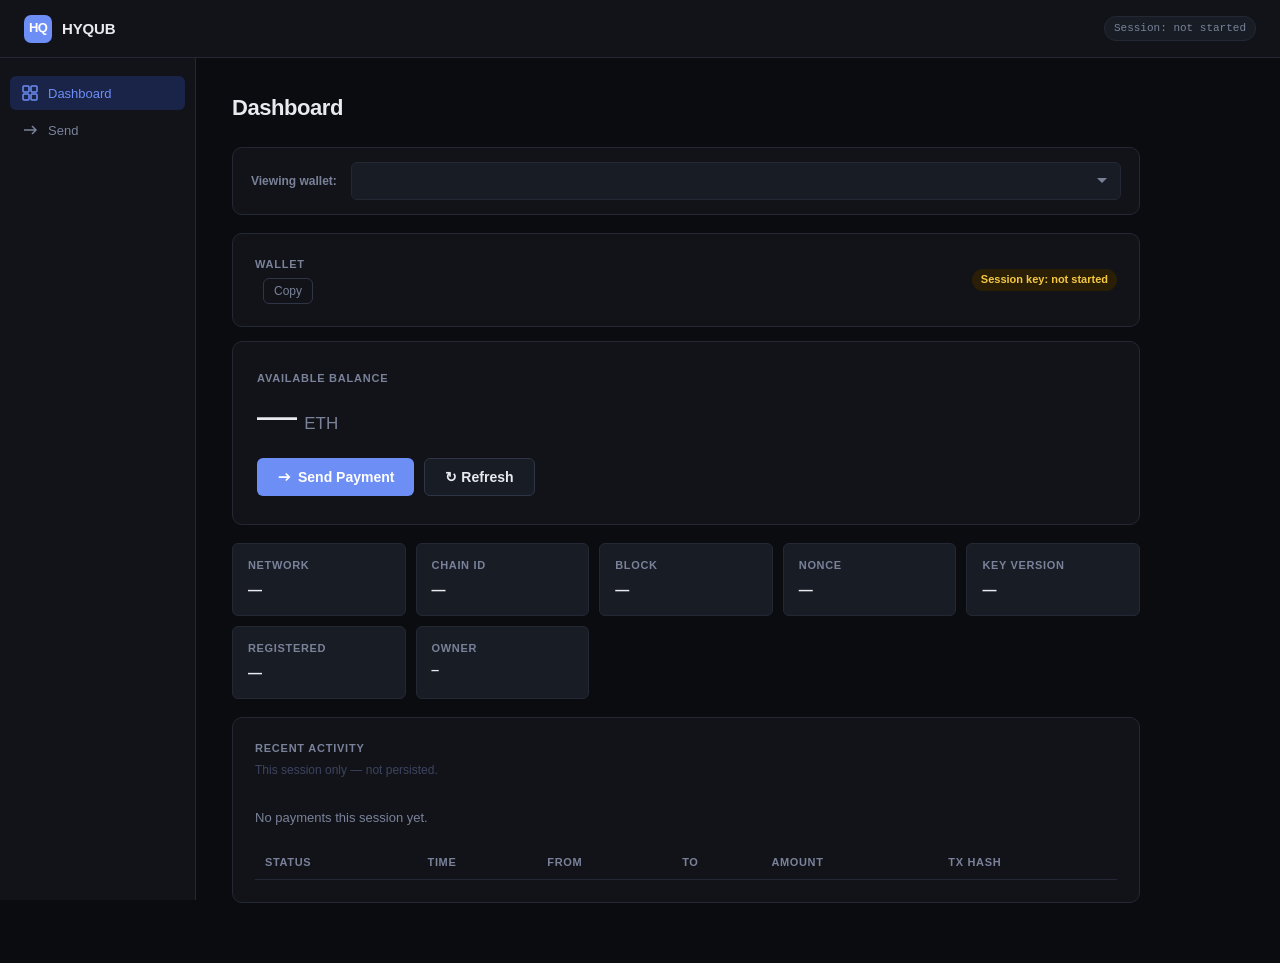
==== frontend/index.html @ 488599d6 "Add frontend and current working state before auth update" ====
<!DOCTYPE html>
<html lang="en">
<head>
  <meta charset="UTF-8">
  <meta name="viewport" content="width=device-width, initial-scale=1.0">
  <title>HYQUB — Payment</title>
  <link rel="stylesheet" href="css/styles.css">
</head>
<body>
<div class="app-shell">

  <!-- ── Top bar ── -->
  <header class="topbar">
    <div class="topbar-brand">
      <div class="topbar-logo">HQ</div>
      <span class="topbar-name">HYQUB</span>
    </div>
    <div class="topbar-right">
      <span id="session-badge" class="session-pill">Session: not started</span>
    </div>
  </header>

  <!-- ── Side nav ── -->
  <nav class="sidenav">
    <button class="nav-btn active" data-screen="dashboard">
      <svg class="nav-icon" viewBox="0 0 16 16" fill="none" stroke="currentColor" stroke-width="1.5">
        <rect x="1" y="1" width="6" height="6" rx="1"/><rect x="9" y="1" width="6" height="6" rx="1"/>
        <rect x="1" y="9" width="6" height="6" rx="1"/><rect x="9" y="9" width="6" height="6" rx="1"/>
      </svg>
      Dashboard
    </button>
    <button class="nav-btn" data-screen="send">
      <svg class="nav-icon" viewBox="0 0 16 16" fill="none" stroke="currentColor" stroke-width="1.5">
        <path d="M2 8h12M10 4l4 4-4 4"/>
      </svg>
      Send
    </button>
  </nav>

  <!-- ── Main ── -->
  <main class="main-content">

    <!-- ════ Dashboard ════ -->
    <div id="screen-dashboard" class="screen active">
      <div class="page-title">Dashboard</div>

      <!-- Wallet selector -->
      <div class="wallet-selector-bar">
        <label for="dashboard-sender-sel">Viewing wallet:</label>
        <select id="dashboard-sender-sel"></select>
      </div>

      <!-- Wallet identity -->
      <div class="card" style="margin-bottom:14px">
        <div style="display:flex;align-items:center;justify-content:space-between;flex-wrap:wrap;gap:10px">
          <div>
            <div class="label" style="margin-bottom:4px">Wallet</div>
            <div style="font-weight:600;font-size:15px" id="wallet-label"></div>
            <div class="address-display" style="margin-top:4px">
              <span class="address-short mono" id="wallet-addr-short"></span>
              <button class="copy-btn btn-sm" id="wallet-copy-btn">Copy</button>
            </div>
          </div>
          <span id="wallet-session-status" class="pill amber">Session key: not started</span>
        </div>
      </div>

      <!-- Balance hero -->
      <div class="balance-hero">
        <div class="balance-label">Available Balance</div>
        <div>
          <span class="balance-amount" id="balance-eth">—</span>
          <span class="balance-unit">ETH</span>
        </div>
        <div class="balance-wei" id="balance-wei-detail"></div>
        <div class="balance-actions">
          <button class="btn btn-primary" id="btn-go-send">
            <svg width="14" height="14" viewBox="0 0 16 16" fill="none" stroke="currentColor" stroke-width="2"><path d="M2 8h12M10 4l4 4-4 4"/></svg>
            Send Payment
          </button>
          <button class="btn btn-secondary" id="btn-refresh">↻ Refresh</button>
        </div>
      </div>

      <!-- Stats -->
      <div class="stat-grid">
        <div class="stat-card"><div class="stat-title">Network</div><div class="stat-value" id="stat-network">—</div></div>
        <div class="stat-card"><div class="stat-title">Chain ID</div><div class="stat-value" id="stat-chain">—</div></div>
        <div class="stat-card"><div class="stat-title">Block</div><div class="stat-value" id="stat-block">—</div></div>
        <div class="stat-card"><div class="stat-title">Nonce</div><div class="stat-value" id="stat-nonce">—</div></div>
        <div class="stat-card"><div class="stat-title">Key Version</div><div class="stat-value" id="stat-keyver">—</div></div>
        <div class="stat-card"><div class="stat-title">Registered</div><div class="stat-value" id="stat-registered">—</div></div>
        <div class="stat-card"><div class="stat-title">Owner</div><div class="stat-value mono" id="stat-owner">—</div></div>
      </div>

      <div id="dashboard-status" class="text-dim" style="margin-bottom:14px;font-size:13px"></div>

      <!-- History -->
      <div class="card">
        <div class="label" style="margin-bottom:4px">Recent Activity</div>
        <div class="history-note">This session only — not persisted.</div>
        <div id="history-empty" class="history-empty">No payments this session yet.</div>
        <div style="overflow-x:auto">
          <table class="history-table">
            <thead><tr><th>Status</th><th>Time</th><th>From</th><th>To</th><th>Amount</th><th>Tx Hash</th></tr></thead>
            <tbody id="history-tbody"></tbody>
          </table>
        </div>
      </div>
    </div>

    <!-- ════ Send ════ -->
    <div id="screen-send" class="screen">
      <div class="page-title">Send Payment</div>
      <div class="card" style="max-width:540px">
        <div id="send-error" class="field-error" style="margin-bottom:10px"></div>
        <form id="send-form">
          <!-- FROM -->
          <div class="form-group">
            <label for="from-sel">From</label>
            <select id="from-sel"></select>
            <div class="sender-detail" id="sender-detail">
              <span class="sender-addr mono"></span>
              <span class="sender-bal"></span>
            </div>
          </div>

          <!-- TO -->
          <div class="form-group">
            <label for="to-sel">To</label>
            <select id="to-sel"></select>
          </div>

          <!-- Manual recipient -->
          <div class="form-group" id="manual-group" hidden>
            <label for="recipient-manual">Custom recipient address</label>
            <input type="text" id="recipient-manual" placeholder="0x…" autocomplete="off">
          </div>

          <!-- Amount -->
          <div class="form-group">
            <label for="amount-input">Amount</label>
            <div class="input-suffix">
              <input type="text" id="amount-input" placeholder="0.00" inputmode="decimal" autocomplete="off">
              <span class="input-suffix-label">ETH</span>
            </div>
          </div>

          <button type="submit" class="btn btn-primary btn-full">Review Payment →</button>
        </form>
      </div>
    </div>

    <!-- ════ Review ════ -->
    <div id="screen-review" class="screen">
      <div class="page-title">Review Payment</div>
      <div class="card" style="max-width:540px">
        <div class="review-row">
          <span class="review-key">Amount</span>
          <span class="review-val review-amount-big" id="review-amount">—</span>
        </div>
        <div class="review-row">
          <span class="review-key">From</span>
          <span class="review-val mono" id="review-from">—</span>
        </div>
        <div class="review-row">
          <span class="review-key">To</span>
          <span class="review-val mono" id="review-to-short">—</span>
        </div>
        <div class="review-row">
          <span class="review-key">Network</span>
          <span class="review-val" id="review-network">—</span>
        </div>
        <div class="review-row">
          <span class="review-key">Protocol</span>
          <span class="review-val text-dim">HYQUB ML-DSA · ERC-4337</span>
        </div>
        <div style="display:flex;gap:10px;margin-top:18px">
          <button class="btn btn-secondary" id="btn-back-to-send">← Back</button>
          <button class="btn btn-primary" style="flex:1" id="btn-confirm-pay">Confirm &amp; Pay</button>
        </div>
      </div>
    </div>

    <!-- ════ Progress ════ -->
    <div id="screen-progress" class="screen">
      <div class="progress-wrap">
        <div class="progress-title">Processing Payment…</div>
        <div class="step-list" id="step-list"></div>
      </div>
    </div>

    <!-- ════ Success ════ -->
    <div id="screen-success" class="screen">
      <div class="result-wrap">
        <div class="result-icon">✅</div>
        <div class="result-title">Payment Successful</div>
        <div class="result-sub">Transaction confirmed on Anvil chain.</div>
        <div class="result-details">
          <div class="review-row" style="padding:13px 16px"><span class="review-key">Amount</span><span class="review-val" id="success-amount">—</span></div>
          <div class="review-row" style="padding:13px 16px"><span class="review-key">From</span><span class="review-val mono" id="success-from">—</span></div>
          <div class="review-row" style="padding:13px 16px;border-bottom:none"><span class="review-key">To</span><span class="review-val mono" id="success-to">—</span></div>
        </div>
        <div class="tx-hash-row">
          <div>
            <div class="tx-hash-label">Transaction Hash</div>
            <div class="tx-hash-val mono" id="success-tx-hash">—</div>
          </div>
          <div id="success-hash-copy"></div>
        </div>
        <div style="display:flex;gap:10px;justify-content:center">
          <button class="btn btn-secondary" id="btn-success-another">Send Another</button>
          <button class="btn btn-primary" id="btn-success-done">Done</button>
        </div>
      </div>
    </div>

    <!-- ════ Failure ════ -->
    <div id="screen-failure" class="screen">
      <div class="result-wrap">
        <div class="result-icon">❌</div>
        <div class="error-banner" id="failure-message"></div>
        <div style="display:flex;gap:10px;justify-content:center">
          <button class="btn btn-secondary" id="btn-failure-home">← Home</button>
          <button class="btn btn-primary" id="btn-try-again">Try Again</button>
        </div>
      </div>
    </div>

  </main>
</div>
<script type="module" src="js/app.js"></script>
</body>
</html>
---- frontend/css/styles.css ----
/* HYQUB Payment App — styles.css */

:root {
  --bg:          #0a0c10;
  --surface:     #111318;
  --surface2:    #181c24;
  --border:      #232834;
  --border-hi:   #2e3545;
  --text:        #e8eaf0;
  --text-dim:    #7a829a;
  --text-mute:   #3d4460;
  --accent:      #6c8ef5;
  --accent-lo:   #1a2348;
  --green:       #3dd68c;
  --green-lo:    #0d2e1e;
  --red:         #f56c6c;
  --red-lo:      #2e0d0d;
  --amber:       #f5c842;
  --amber-lo:    #2a1f05;
  --radius:      10px;
  --radius-sm:   6px;
  --font:        -apple-system, BlinkMacSystemFont, 'Segoe UI', Roboto, sans-serif;
  --mono:        'SF Mono', 'Fira Mono', 'Consolas', monospace;
}

*, *::before, *::after { box-sizing: border-box; margin: 0; padding: 0; }
html { background: var(--bg); color: var(--text); font-family: var(--font);
       font-size: 15px; line-height: 1.6; min-height: 100vh; }
body { min-height: 100vh; display: flex; flex-direction: column; }
button { cursor: pointer; font-family: inherit; font-size: inherit; }
::-webkit-scrollbar { width: 6px; } ::-webkit-scrollbar-thumb { background: var(--border-hi); border-radius: 3px; }

/* ── Layout ── */
.app-shell { display: flex; flex-direction: column; min-height: 100vh; }

header.topbar {
  background: var(--surface); border-bottom: 1px solid var(--border);
  display: flex; align-items: center; justify-content: space-between;
  padding: 0 24px; height: 58px; position: sticky; top: 0; z-index: 50;
}
.topbar-brand { display: flex; align-items: center; gap: 10px; }
.topbar-logo {
  width: 28px; height: 28px; border-radius: 7px; background: var(--accent);
  display: flex; align-items: center; justify-content: center;
  font-weight: 800; font-size: 13px; color: #fff; letter-spacing: -.05em;
}
.topbar-name { font-weight: 700; font-size: 15px; letter-spacing: -.01em; }
.topbar-right { display: flex; align-items: center; gap: 10px; }
.session-pill {
  font-size: 11px; font-family: var(--mono); padding: 3px 9px;
  border-radius: 12px; background: var(--surface2); border: 1px solid var(--border);
  color: var(--text-dim); white-space: nowrap;
}
.session-pill.active { color: var(--green); border-color: var(--green-lo); background: var(--green-lo); }

nav.sidenav {
  width: 196px; background: var(--surface); border-right: 1px solid var(--border);
  padding: 18px 10px; display: flex; flex-direction: column; gap: 3px;
  position: fixed; top: 58px; bottom: 0; left: 0; overflow-y: auto;
}
.nav-btn {
  display: flex; align-items: center; gap: 10px; padding: 9px 12px;
  border-radius: var(--radius-sm); border: none; background: transparent;
  color: var(--text-dim); font-size: 13px; font-weight: 500;
  text-align: left; width: 100%; transition: background .15s, color .15s;
}
.nav-btn:hover { background: var(--surface2); color: var(--text); }
.nav-btn.active { background: var(--accent-lo); color: var(--accent); }
.nav-icon { width: 16px; height: 16px; flex-shrink: 0; }

.main-content { margin-left: 196px; flex: 1; padding: 32px 36px 60px; max-width: 980px; }

/* ── Screens ── */
.screen { display: none; }
.screen.active { display: block; }

/* ── Cards ── */
.card { background: var(--surface); border: 1px solid var(--border); border-radius: var(--radius); padding: 22px; }
.card + .card { margin-top: 14px; }

/* ── Typography ── */
.page-title { font-size: 22px; font-weight: 700; letter-spacing: -.02em; margin-bottom: 22px; }
.label { font-size: 11px; font-weight: 600; letter-spacing: .07em; text-transform: uppercase; color: var(--text-dim); margin-bottom: 6px; }
.mono { font-family: var(--mono); font-size: 12px; }
.text-dim { color: var(--text-dim); }
.text-mute { color: var(--text-mute); font-size: 12px; }

/* ── Balance hero ── */
.balance-hero { background: var(--surface); border: 1px solid var(--border); border-radius: var(--radius); padding: 28px 24px; margin-bottom: 18px; }
.balance-label { font-size: 11px; font-weight: 600; letter-spacing: .07em; text-transform: uppercase; color: var(--text-dim); margin-bottom: 8px; }
.balance-amount { font-size: 40px; font-weight: 300; letter-spacing: -.05em; color: var(--text); line-height: 1; }
.balance-unit { font-size: 17px; color: var(--text-dim); margin-left: 5px; }
.balance-wei { font-family: var(--mono); font-size: 11px; color: var(--text-mute); margin-top: 5px; }
.balance-actions { display: flex; gap: 10px; margin-top: 20px; }

/* ── Stat grid ── */
.stat-grid { display: grid; grid-template-columns: repeat(auto-fill, minmax(170px, 1fr)); gap: 10px; margin-bottom: 18px; }
.stat-card { background: var(--surface2); border: 1px solid var(--border); border-radius: var(--radius-sm); padding: 13px 15px; }
.stat-title { font-size: 11px; color: var(--text-dim); font-weight: 600; letter-spacing: .06em; text-transform: uppercase; margin-bottom: 5px; }
.stat-value { font-size: 14px; font-weight: 600; color: var(--text); }
.stat-value.mono { font-size: 12px; word-break: break-all; }
.pill { display: inline-block; padding: 2px 9px; border-radius: 12px; font-size: 11px; font-weight: 600; }
.pill.green { background: var(--green-lo); color: var(--green); }
.pill.red   { background: var(--red-lo);   color: var(--red); }
.pill.blue  { background: var(--accent-lo); color: var(--accent); }
.pill.amber { background: var(--amber-lo); color: var(--amber); }

/* ── Wallet selector (dashboard) ── */
.wallet-selector-bar {
  background: var(--surface); border: 1px solid var(--border); border-radius: var(--radius);
  padding: 14px 18px; margin-bottom: 18px;
  display: flex; align-items: center; gap: 14px; flex-wrap: wrap;
}
.wallet-selector-bar label { font-size: 12px; font-weight: 600; color: var(--text-dim); white-space: nowrap; }
.wallet-selector-bar select { flex: 1; min-width: 220px; }

/* ── Buttons ── */
.btn {
  display: inline-flex; align-items: center; justify-content: center; gap: 7px;
  padding: 10px 20px; border-radius: var(--radius-sm); font-size: 14px; font-weight: 600;
  border: none; transition: opacity .15s, transform .08s;
}
.btn:active:not(:disabled) { transform: translateY(1px); }
.btn:disabled { opacity: .45; cursor: not-allowed; }
.btn-primary { background: var(--accent); color: #fff; }
.btn-primary:hover:not(:disabled) { opacity: .9; }
.btn-secondary { background: var(--surface2); color: var(--text); border: 1px solid var(--border-hi); }
.btn-secondary:hover:not(:disabled) { border-color: var(--accent); color: var(--accent); }
.btn-sm { padding: 7px 14px; font-size: 13px; }
.btn-full { width: 100%; }

/* ── Forms ── */
.form-group { margin-bottom: 16px; }
.form-group label { display: block; font-size: 12px; font-weight: 600; color: var(--text-dim); margin-bottom: 6px; letter-spacing: .04em; }
input[type=text], input[type=number], select, textarea {
  width: 100%; background: var(--surface2); border: 1px solid var(--border);
  border-radius: var(--radius-sm); color: var(--text); font-family: inherit;
  font-size: 14px; padding: 10px 14px; outline: none; transition: border-color .15s;
}
input:focus, select:focus { border-color: var(--accent); }
input::placeholder { color: var(--text-mute); }
select {
  appearance: none;
  background-image: url("data:image/svg+xml,%3Csvg xmlns='http://www.w3.org/2000/svg' width='12' height='12' viewBox='0 0 12 12'%3E%3Cpath fill='%237a829a' d='M6 8L1 3h10z'/%3E%3C/svg%3E");
  background-repeat: no-repeat; background-position: right 12px center; padding-right: 32px;
}
.input-suffix { position: relative; }
.input-suffix input { padding-right: 50px; }
.input-suffix-label { position: absolute; right: 12px; top: 50%; transform: translateY(-50%); font-size: 12px; font-weight: 700; color: var(--text-dim); }
.field-error { font-size: 12px; color: var(--red); margin-top: 4px; min-height: 18px; }

/* ── Sender wallet option detail ── */
.sender-detail {
  background: var(--surface2); border: 1px solid var(--border); border-radius: var(--radius-sm);
  padding: 10px 14px; margin-top: 8px; font-size: 12px; color: var(--text-dim);
  display: flex; align-items: center; gap: 12px; flex-wrap: wrap;
}
.sender-detail .sender-addr { font-family: var(--mono); font-size: 11px; }
.sender-detail .sender-bal { font-weight: 600; color: var(--text); }

/* ── Review screen ── */
.review-row { display: flex; justify-content: space-between; align-items: flex-start; padding: 13px 0; border-bottom: 1px solid var(--border); }
.review-row:last-child { border-bottom: none; }
.review-key { font-size: 13px; color: var(--text-dim); }
.review-val { font-size: 13px; font-weight: 600; text-align: right; max-width: 58%; word-break: break-all; }
.review-amount-big { font-size: 22px; font-weight: 300; letter-spacing: -.03em; }

/* ── Progress ── */
.progress-wrap { max-width: 420px; margin: 36px auto; }
.progress-title { font-size: 18px; font-weight: 600; text-align: center; margin-bottom: 32px; }
.step-list { display: flex; flex-direction: column; }
.step-item { display: flex; align-items: flex-start; gap: 13px; padding: 9px 0; position: relative; }
.step-item:not(:last-child)::after { content: ''; position: absolute; left: 11px; top: 33px; width: 2px; height: calc(100% - 9px); background: var(--border); }
.step-item.done::after { background: var(--green); }
.step-dot { width: 24px; height: 24px; border-radius: 50%; flex-shrink: 0; border: 2px solid var(--border); background: var(--surface); display: flex; align-items: center; justify-content: center; font-size: 10px; color: var(--text-dim); transition: all .3s; }
.step-item.done .step-dot   { border-color: var(--green); background: var(--green); color: #fff; }
.step-item.active .step-dot { border-color: var(--accent); background: var(--accent-lo); color: var(--accent); animation: pulse 1.4s ease-in-out infinite; }
.step-text { font-size: 14px; color: var(--text-dim); padding-top: 2px; transition: color .3s; }
.step-item.done .step-text   { color: var(--text); }
.step-item.active .step-text { color: var(--accent); font-weight: 600; }
@keyframes pulse { 0%,100% { box-shadow: 0 0 0 0 rgba(108,142,245,.4); } 50% { box-shadow: 0 0 0 6px rgba(108,142,245,0); } }

/* ── Result ── */
.result-wrap { max-width: 440px; margin: 36px auto; text-align: center; }
.result-icon { font-size: 52px; margin-bottom: 14px; }
.result-title { font-size: 22px; font-weight: 700; margin-bottom: 6px; }
.result-sub { font-size: 14px; color: var(--text-dim); margin-bottom: 24px; }
.tx-hash-row { background: var(--surface2); border: 1px solid var(--border); border-radius: var(--radius-sm); padding: 12px 14px; display: flex; align-items: center; justify-content: space-between; gap: 10px; margin-bottom: 20px; text-align: left; }
.tx-hash-label { font-size: 11px; color: var(--text-dim); font-weight: 600; text-transform: uppercase; letter-spacing: .06em; margin-bottom: 3px; }
.tx-hash-val { font-family: var(--mono); font-size: 12px; word-break: break-all; color: var(--text); }
.result-details { background: var(--surface2); border: 1px solid var(--border); border-radius: var(--radius-sm); margin-bottom: 20px; overflow: hidden; }

/* ── Error banner ── */
.error-banner { background: var(--red-lo); border: 1px solid var(--red); border-radius: var(--radius-sm); padding: 14px 16px; font-size: 13px; color: var(--red); line-height: 1.5; margin-bottom: 18px; }
.error-banner strong { display: block; font-size: 14px; margin-bottom: 4px; }

/* ── History table ── */
.history-note { font-size: 12px; color: var(--text-mute); margin-bottom: 10px; }
.history-empty { color: var(--text-dim); font-size: 13px; padding: 18px 0; }
.history-table { width: 100%; border-collapse: collapse; font-size: 13px; }
.history-table th { text-align: left; padding: 7px 10px; font-size: 11px; font-weight: 600; letter-spacing: .06em; text-transform: uppercase; color: var(--text-dim); border-bottom: 1px solid var(--border); }
.history-table td { padding: 10px 10px; border-bottom: 1px solid var(--border); vertical-align: middle; }
.history-table tr:last-child td { border-bottom: none; }
.history-table tr:hover td { background: var(--surface2); }

/* ── Copy button ── */
.copy-btn { background: transparent; border: 1px solid var(--border-hi); border-radius: var(--radius-sm); color: var(--text-dim); padding: 5px 10px; font-size: 12px; white-space: nowrap; transition: all .15s; }
.copy-btn:hover { border-color: var(--accent); color: var(--accent); }
.copy-btn.copied { color: var(--green); border-color: var(--green); }

/* ── Address display ── */
.address-display { display: flex; align-items: center; gap: 8px; }
.address-short { font-family: var(--mono); font-size: 13px; }

/* ── Responsive ── */
@media (max-width: 700px) {
  nav.sidenav { display: none; }
  .main-content { margin-left: 0; padding: 18px 14px 60px; }
  .balance-amount { font-size: 30px; }
  .stat-grid { grid-template-columns: 1fr 1fr; }
}
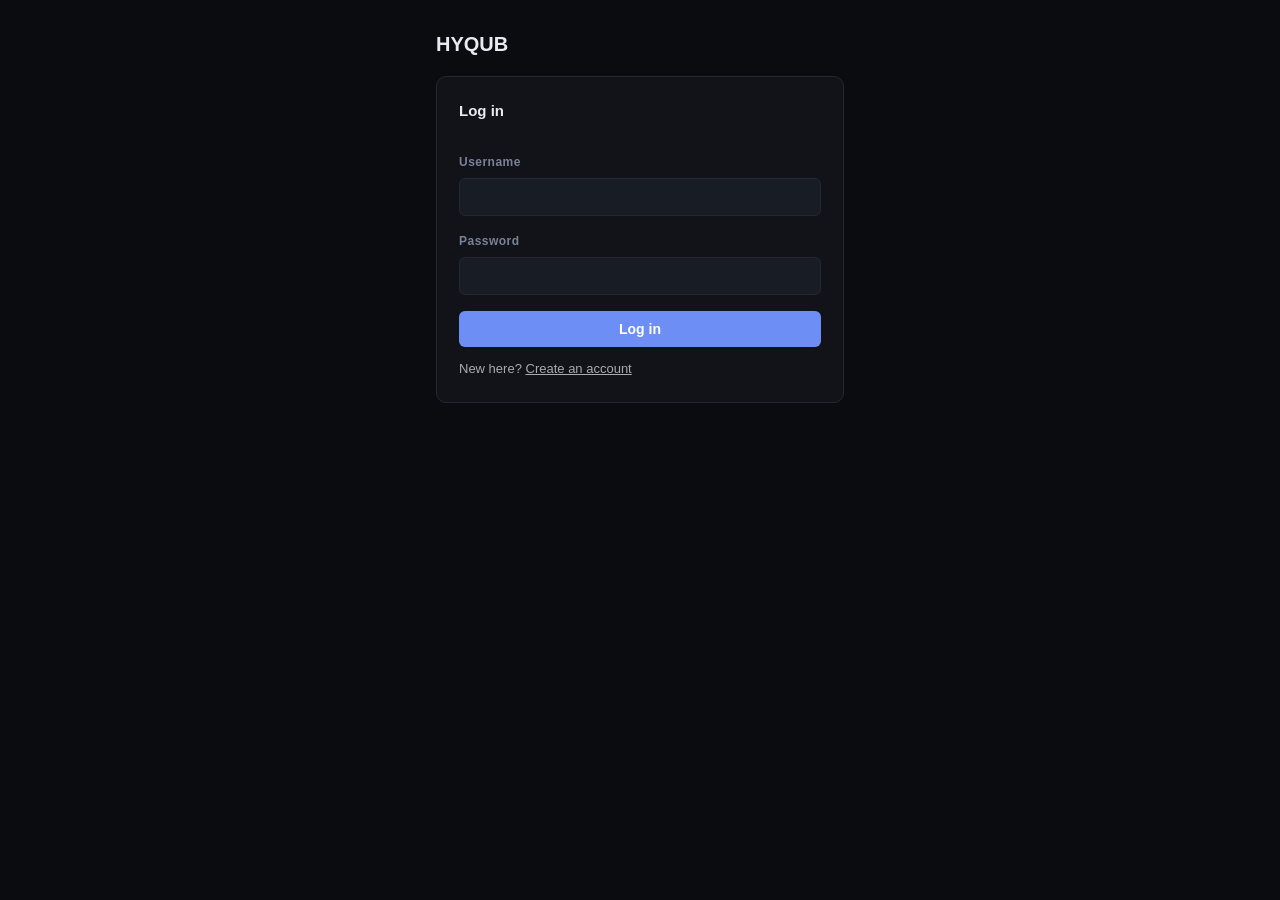
==== commit 48416025: "Add polished frontend and balance display fix" ====
--- a/frontend/index.html
+++ b/frontend/index.html
@@ -3,231 +3,125 @@
 <head>
   <meta charset="UTF-8">
   <meta name="viewport" content="width=device-width, initial-scale=1.0">
-  <title>HYQUB — Payment</title>
+  <title>HYQUB</title>
   <link rel="stylesheet" href="css/styles.css">
+  <style>
+    /* Small additions on top of styles.css. Existing classes are reused. */
+    body { display: block; }
+    .wrap { max-width: 440px; margin: 0 auto; padding: 20px 16px 48px; }
+    .wrap .card { margin-bottom: 14px; }
+    .wrap h1 { font-size: 20px; margin: 8px 0 16px; }
+    .wrap input { width: 100%; box-sizing: border-box; }
+    .row { display: flex; gap: 10px; align-items: center; justify-content: space-between; }
+    .link-btn { background: none; border: 0; color: inherit; text-decoration: underline; cursor: pointer; padding: 0; font: inherit; }
+    .pick { display: block; width: 100%; text-align: left; margin-top: 6px; }
+    .hist-item { padding: 10px 0; border-bottom: 1px solid rgba(255,255,255,.08); }
+    .hist-item:last-child { border-bottom: 0; }
+    .hist-item summary { cursor: pointer; list-style: none; display: flex; justify-content: space-between; gap: 8px; }
+    .hist-item .hash { word-break: break-all; font-size: 12px; margin-top: 6px; opacity: .7; }
+    .muted { opacity: .7; font-size: 13px; }
+    .ok { color: #3ecf8e; } .bad { color: #ff6b6b; }
+    /* Bug fix: styles.css input rule omits type=password; ensure password fields match text inputs */
+    input[type=password] {
+      width: 100%; background: var(--surface2); border: 1px solid var(--border);
+      border-radius: var(--radius-sm); color: var(--text); font-family: inherit;
+      font-size: 14px; padding: 10px 14px; outline: none; transition: border-color .15s;
+    }
+    input[type=password]:focus { border-color: var(--accent); }
+    [hidden] { display: none !important; }
+  </style>
 </head>
 <body>
-<div class="app-shell">
+<div class="wrap">
 
-  <!-- ── Top bar ── -->
-  <header class="topbar">
-    <div class="topbar-brand">
-      <div class="topbar-logo">HQ</div>
-      <span class="topbar-name">HYQUB</span>
+  <!-- Login / Sign up -->
+  <section id="screen-auth">
+    <h1>HYQUB</h1>
+    <div class="card">
+      <div id="auth-title" style="font-weight:600;margin-bottom:12px">Log in</div>
+      <div id="auth-error" class="field-error" role="alert"></div>
+      <form id="auth-form" autocomplete="off">
+        <div class="form-group">
+          <label for="auth-username">Username</label>
+          <input id="auth-username" type="text" autocomplete="username" required>
+        </div>
+        <div class="form-group">
+          <label for="auth-password">Password</label>
+          <input id="auth-password" type="password" autocomplete="current-password" required>
+        </div>
+        <button id="auth-submit" type="submit" class="btn btn-primary btn-full">Log in</button>
+      </form>
+      <p class="muted" style="margin-top:12px">
+        <span id="auth-toggle-text">New here?</span>
+        <button id="auth-toggle" type="button" class="link-btn">Create an account</button>
+      </p>
+      <p id="auth-hint" class="muted" hidden>Setting up your account can take up to 20 seconds.</p>
     </div>
-    <div class="topbar-right">
-      <span id="session-badge" class="session-pill">Session: not started</span>
+  </section>
+
+  <!-- Home -->
+  <section id="screen-home" hidden>
+    <div class="row">
+      <h1 id="home-greeting">Hi</h1>
+      <button id="btn-logout" class="btn btn-secondary btn-sm">Log out</button>
     </div>
-  </header>
-
-  <!-- ── Side nav ── -->
-  <nav class="sidenav">
-    <button class="nav-btn active" data-screen="dashboard">
-      <svg class="nav-icon" viewBox="0 0 16 16" fill="none" stroke="currentColor" stroke-width="1.5">
-        <rect x="1" y="1" width="6" height="6" rx="1"/><rect x="9" y="1" width="6" height="6" rx="1"/>
-        <rect x="1" y="9" width="6" height="6" rx="1"/><rect x="9" y="9" width="6" height="6" rx="1"/>
-      </svg>
-      Dashboard
-    </button>
-    <button class="nav-btn" data-screen="send">
-      <svg class="nav-icon" viewBox="0 0 16 16" fill="none" stroke="currentColor" stroke-width="1.5">
-        <path d="M2 8h12M10 4l4 4-4 4"/>
-      </svg>
-      Send
-    </button>
-  </nav>
-
-  <!-- ── Main ── -->
-  <main class="main-content">
-
-    <!-- ════ Dashboard ════ -->
-    <div id="screen-dashboard" class="screen active">
-      <div class="page-title">Dashboard</div>
-
-      <!-- Wallet selector -->
-      <div class="wallet-selector-bar">
-        <label for="dashboard-sender-sel">Viewing wallet:</label>
-        <select id="dashboard-sender-sel"></select>
-      </div>
-
-      <!-- Wallet identity -->
-      <div class="card" style="margin-bottom:14px">
-        <div style="display:flex;align-items:center;justify-content:space-between;flex-wrap:wrap;gap:10px">
-          <div>
-            <div class="label" style="margin-bottom:4px">Wallet</div>
-            <div style="font-weight:600;font-size:15px" id="wallet-label"></div>
-            <div class="address-display" style="margin-top:4px">
-              <span class="address-short mono" id="wallet-addr-short"></span>
-              <button class="copy-btn btn-sm" id="wallet-copy-btn">Copy</button>
-            </div>
-          </div>
-          <span id="wallet-session-status" class="pill amber">Session key: not started</span>
-        </div>
-      </div>
-
-      <!-- Balance hero -->
-      <div class="balance-hero">
-        <div class="balance-label">Available Balance</div>
-        <div>
-          <span class="balance-amount" id="balance-eth">—</span>
-          <span class="balance-unit">ETH</span>
-        </div>
-        <div class="balance-wei" id="balance-wei-detail"></div>
-        <div class="balance-actions">
-          <button class="btn btn-primary" id="btn-go-send">
-            <svg width="14" height="14" viewBox="0 0 16 16" fill="none" stroke="currentColor" stroke-width="2"><path d="M2 8h12M10 4l4 4-4 4"/></svg>
-            Send Payment
-          </button>
-          <button class="btn btn-secondary" id="btn-refresh">↻ Refresh</button>
-        </div>
-      </div>
-
-      <!-- Stats -->
-      <div class="stat-grid">
-        <div class="stat-card"><div class="stat-title">Network</div><div class="stat-value" id="stat-network">—</div></div>
-        <div class="stat-card"><div class="stat-title">Chain ID</div><div class="stat-value" id="stat-chain">—</div></div>
-        <div class="stat-card"><div class="stat-title">Block</div><div class="stat-value" id="stat-block">—</div></div>
-        <div class="stat-card"><div class="stat-title">Nonce</div><div class="stat-value" id="stat-nonce">—</div></div>
-        <div class="stat-card"><div class="stat-title">Key Version</div><div class="stat-value" id="stat-keyver">—</div></div>
-        <div class="stat-card"><div class="stat-title">Registered</div><div class="stat-value" id="stat-registered">—</div></div>
-        <div class="stat-card"><div class="stat-title">Owner</div><div class="stat-value mono" id="stat-owner">—</div></div>
-      </div>
-
-      <div id="dashboard-status" class="text-dim" style="margin-bottom:14px;font-size:13px"></div>
-
-      <!-- History -->
-      <div class="card">
-        <div class="label" style="margin-bottom:4px">Recent Activity</div>
-        <div class="history-note">This session only — not persisted.</div>
-        <div id="history-empty" class="history-empty">No payments this session yet.</div>
-        <div style="overflow-x:auto">
-          <table class="history-table">
-            <thead><tr><th>Status</th><th>Time</th><th>From</th><th>To</th><th>Amount</th><th>Tx Hash</th></tr></thead>
-            <tbody id="history-tbody"></tbody>
-          </table>
-        </div>
+    <div class="balance-hero">
+      <div class="balance-label">Available balance</div>
+      <div><span class="balance-amount" id="home-balance">0</span> <span class="balance-unit">ETH</span></div>
+      <div class="balance-actions">
+        <button id="btn-go-pay" class="btn btn-primary">Send money</button>
+        <button id="btn-refresh" class="btn btn-secondary">Refresh</button>
       </div>
     </div>
+    <div class="card">
+      <div style="font-weight:600;margin-bottom:6px">Recent activity</div>
+      <div id="home-empty" class="muted">No payments yet. Send your first one.</div>
+      <div id="home-history"></div>
+    </div>
+  </section>
 
-    <!-- ════ Send ════ -->
-    <div id="screen-send" class="screen">
-      <div class="page-title">Send Payment</div>
-      <div class="card" style="max-width:540px">
-        <div id="send-error" class="field-error" style="margin-bottom:10px"></div>
-        <form id="send-form">
-          <!-- FROM -->
-          <div class="form-group">
-            <label for="from-sel">From</label>
-            <select id="from-sel"></select>
-            <div class="sender-detail" id="sender-detail">
-              <span class="sender-addr mono"></span>
-              <span class="sender-bal"></span>
-            </div>
+  <!-- Pay -->
+  <section id="screen-pay" hidden>
+    <div class="row">
+      <h1>Send money</h1>
+      <button id="btn-pay-back" class="btn btn-secondary btn-sm">Back</button>
+    </div>
+    <div class="card">
+      <div id="pay-error" class="field-error" role="alert"></div>
+      <form id="pay-form" autocomplete="off">
+        <div class="form-group">
+          <label for="pay-search">Send to</label>
+          <input id="pay-search" type="text" placeholder="Search by name" autocomplete="off">
+          <div id="pay-results"></div>
+          <div id="pay-selected" class="muted" style="margin-top:6px"></div>
+        </div>
+        <div class="form-group">
+          <label for="pay-amount">Amount</label>
+          <div class="input-suffix">
+            <input id="pay-amount" type="text" inputmode="decimal" placeholder="0.01" autocomplete="off">
+            <span class="input-suffix-label">ETH</span>
           </div>
+          <div class="muted" style="margin-top:4px">Up to 0.5 ETH per payment and 1 ETH per day.</div>
+        </div>
+        <div class="form-group">
+          <label for="pay-password">Confirm with your password</label>
+          <input id="pay-password" type="password" autocomplete="current-password">
+        </div>
+        <button id="pay-submit" type="submit" class="btn btn-primary btn-full">Send</button>
+      </form>
+    </div>
+  </section>
 
-          <!-- TO -->
-          <div class="form-group">
-            <label for="to-sel">To</label>
-            <select id="to-sel"></select>
-          </div>
+  <!-- Status / result -->
+  <section id="screen-status" hidden>
+    <div class="card" style="text-align:center">
+      <div id="status-title" style="font-weight:600;font-size:18px;margin:8px 0"></div>
+      <div id="status-sub" class="muted" style="margin-bottom:16px"></div>
+      <button id="status-done" class="btn btn-primary" hidden>Done</button>
+      <button id="status-retry" class="btn btn-secondary" hidden>Try again</button>
+    </div>
+  </section>
 
-          <!-- Manual recipient -->
-          <div class="form-group" id="manual-group" hidden>
-            <label for="recipient-manual">Custom recipient address</label>
-            <input type="text" id="recipient-manual" placeholder="0x…" autocomplete="off">
-          </div>
-
-          <!-- Amount -->
-          <div class="form-group">
-            <label for="amount-input">Amount</label>
-            <div class="input-suffix">
-              <input type="text" id="amount-input" placeholder="0.00" inputmode="decimal" autocomplete="off">
-              <span class="input-suffix-label">ETH</span>
-            </div>
-          </div>
-
-          <button type="submit" class="btn btn-primary btn-full">Review Payment →</button>
-        </form>
-      </div>
-    </div>
-
-    <!-- ════ Review ════ -->
-    <div id="screen-review" class="screen">
-      <div class="page-title">Review Payment</div>
-      <div class="card" style="max-width:540px">
-        <div class="review-row">
-          <span class="review-key">Amount</span>
-          <span class="review-val review-amount-big" id="review-amount">—</span>
-        </div>
-        <div class="review-row">
-          <span class="review-key">From</span>
-          <span class="review-val mono" id="review-from">—</span>
-        </div>
-        <div class="review-row">
-          <span class="review-key">To</span>
-          <span class="review-val mono" id="review-to-short">—</span>
-        </div>
-        <div class="review-row">
-          <span class="review-key">Network</span>
-          <span class="review-val" id="review-network">—</span>
-        </div>
-        <div class="review-row">
-          <span class="review-key">Protocol</span>
-          <span class="review-val text-dim">HYQUB ML-DSA · ERC-4337</span>
-        </div>
-        <div style="display:flex;gap:10px;margin-top:18px">
-          <button class="btn btn-secondary" id="btn-back-to-send">← Back</button>
-          <button class="btn btn-primary" style="flex:1" id="btn-confirm-pay">Confirm &amp; Pay</button>
-        </div>
-      </div>
-    </div>
-
-    <!-- ════ Progress ════ -->
-    <div id="screen-progress" class="screen">
-      <div class="progress-wrap">
-        <div class="progress-title">Processing Payment…</div>
-        <div class="step-list" id="step-list"></div>
-      </div>
-    </div>
-
-    <!-- ════ Success ════ -->
-    <div id="screen-success" class="screen">
-      <div class="result-wrap">
-        <div class="result-icon">✅</div>
-        <div class="result-title">Payment Successful</div>
-        <div class="result-sub">Transaction confirmed on Anvil chain.</div>
-        <div class="result-details">
-          <div class="review-row" style="padding:13px 16px"><span class="review-key">Amount</span><span class="review-val" id="success-amount">—</span></div>
-          <div class="review-row" style="padding:13px 16px"><span class="review-key">From</span><span class="review-val mono" id="success-from">—</span></div>
-          <div class="review-row" style="padding:13px 16px;border-bottom:none"><span class="review-key">To</span><span class="review-val mono" id="success-to">—</span></div>
-        </div>
-        <div class="tx-hash-row">
-          <div>
-            <div class="tx-hash-label">Transaction Hash</div>
-            <div class="tx-hash-val mono" id="success-tx-hash">—</div>
-          </div>
-          <div id="success-hash-copy"></div>
-        </div>
-        <div style="display:flex;gap:10px;justify-content:center">
-          <button class="btn btn-secondary" id="btn-success-another">Send Another</button>
-          <button class="btn btn-primary" id="btn-success-done">Done</button>
-        </div>
-      </div>
-    </div>
-
-    <!-- ════ Failure ════ -->
-    <div id="screen-failure" class="screen">
-      <div class="result-wrap">
-        <div class="result-icon">❌</div>
-        <div class="error-banner" id="failure-message"></div>
-        <div style="display:flex;gap:10px;justify-content:center">
-          <button class="btn btn-secondary" id="btn-failure-home">← Home</button>
-          <button class="btn btn-primary" id="btn-try-again">Try Again</button>
-        </div>
-      </div>
-    </div>
-
-  </main>
 </div>
 <script type="module" src="js/app.js"></script>
 </body>
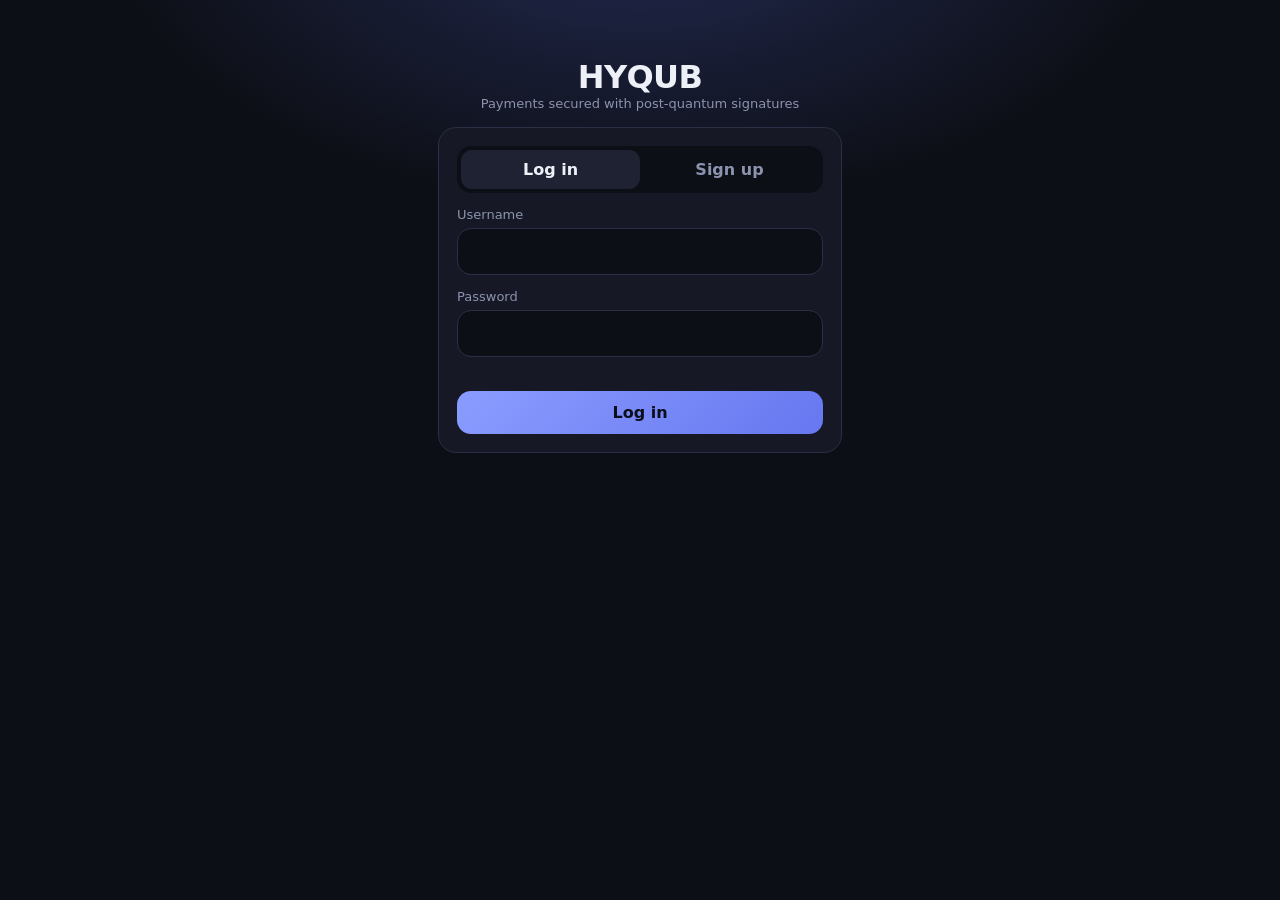
==== commit 18545902: "Add polished frontend" ====
--- a/frontend/index.html
+++ b/frontend/index.html
@@ -1,128 +1,131 @@
 <!DOCTYPE html>
 <html lang="en">
 <head>
-  <meta charset="UTF-8">
-  <meta name="viewport" content="width=device-width, initial-scale=1.0">
-  <title>HYQUB</title>
-  <link rel="stylesheet" href="css/styles.css">
-  <style>
-    /* Small additions on top of styles.css. Existing classes are reused. */
-    body { display: block; }
-    .wrap { max-width: 440px; margin: 0 auto; padding: 20px 16px 48px; }
-    .wrap .card { margin-bottom: 14px; }
-    .wrap h1 { font-size: 20px; margin: 8px 0 16px; }
-    .wrap input { width: 100%; box-sizing: border-box; }
-    .row { display: flex; gap: 10px; align-items: center; justify-content: space-between; }
-    .link-btn { background: none; border: 0; color: inherit; text-decoration: underline; cursor: pointer; padding: 0; font: inherit; }
-    .pick { display: block; width: 100%; text-align: left; margin-top: 6px; }
-    .hist-item { padding: 10px 0; border-bottom: 1px solid rgba(255,255,255,.08); }
-    .hist-item:last-child { border-bottom: 0; }
-    .hist-item summary { cursor: pointer; list-style: none; display: flex; justify-content: space-between; gap: 8px; }
-    .hist-item .hash { word-break: break-all; font-size: 12px; margin-top: 6px; opacity: .7; }
-    .muted { opacity: .7; font-size: 13px; }
-    .ok { color: #3ecf8e; } .bad { color: #ff6b6b; }
-    /* Bug fix: styles.css input rule omits type=password; ensure password fields match text inputs */
-    input[type=password] {
-      width: 100%; background: var(--surface2); border: 1px solid var(--border);
-      border-radius: var(--radius-sm); color: var(--text); font-family: inherit;
-      font-size: 14px; padding: 10px 14px; outline: none; transition: border-color .15s;
-    }
-    input[type=password]:focus { border-color: var(--accent); }
-    [hidden] { display: none !important; }
-  </style>
+<meta charset="UTF-8">
+<meta name="viewport" content="width=device-width, initial-scale=1.0">
+<title>HYQUB</title>
+<style>
+:root{--bg:#0d0f16;--s1:#161925;--s2:#1e2232;--line:#2a2f45;--tx:#eef0f8;--dim:#8c93ad;
+--ac:#8b9cff;--ac2:#6677f0;--ok:#4fd69c;--bad:#ff7a7a;--r:18px;
+font-family:"Segoe UI",Inter,system-ui,sans-serif}
+*{box-sizing:border-box}[hidden]{display:none!important}
+body{margin:0;background:radial-gradient(900px 500px at 50% -10%,#232a52 0,var(--bg) 60%) fixed;color:var(--tx);min-height:100vh}
+.app{max-width:440px;margin:0 auto;padding:22px 18px 60px}
+h1,h2{margin:0;font-weight:650;letter-spacing:-.02em}
+button{font:inherit;color:inherit;cursor:pointer;border:0}
+button:focus-visible,input:focus-visible{outline:2px solid var(--ac);outline-offset:2px}
+.dim{color:var(--dim);font-size:13px}.ok{color:var(--ok)}.bad{color:var(--bad)}
+.card{background:var(--s1);border:1px solid var(--line);border-radius:var(--r);padding:18px;margin-top:16px}
+.btn{background:var(--s2);border:1px solid var(--line);border-radius:14px;padding:12px 16px;font-weight:600;transition:transform .12s,background .2s}
+.btn:hover{background:#262b40}.btn:active{transform:scale(.97)}
+.btn.pri{background:linear-gradient(135deg,var(--ac),var(--ac2));border:0;color:#0b0e1c}
+.btn.pri:disabled{opacity:.5;cursor:wait}.btn.full{width:100%}
+.row{display:flex;align-items:center;justify-content:space-between;gap:10px}
+.av{width:40px;height:40px;border-radius:50%;display:grid;place-items:center;font-weight:700;color:#0b0e1c;flex:none}
+.av.lg{width:56px;height:56px;font-size:22px}
+input{width:100%;background:var(--bg);border:1px solid var(--line);border-radius:14px;padding:13px 14px;color:var(--tx);font:inherit}
+input:focus{border-color:var(--ac)}
+label{display:block;margin:14px 0 6px;font-size:13px;color:var(--dim)}
+.err{color:var(--bad);font-size:13px;min-height:18px;margin-bottom:6px}
+.tabs{display:flex;background:var(--bg);border-radius:14px;padding:4px;margin-bottom:6px}
+.tabs button{flex:1;padding:10px;border-radius:11px;background:none;color:var(--dim);font-weight:600}
+.tabs button.on{background:var(--s2);color:var(--tx)}
+.bal{background:linear-gradient(145deg,#2b3370,#171a2e);border-radius:24px;padding:22px;margin-top:18px;border:1px solid #3a4285}
+.bal .amt{font-size:42px;font-weight:700;letter-spacing:-.03em;margin:6px 0 2px}
+.acts{display:flex;gap:10px;margin-top:16px}.acts .btn{flex:1}
+.contacts{display:flex;gap:14px;overflow-x:auto;padding:4px 2px 8px;scrollbar-width:none}
+.contact{background:none;display:flex;flex-direction:column;align-items:center;gap:6px;font-size:12px;color:var(--dim);min-width:60px}
+.item{display:flex;align-items:center;gap:12px;padding:12px 0;border-bottom:1px solid var(--line);cursor:pointer}
+.item:last-child{border:0}.item .mid{flex:1;min-width:0}.item .name{font-weight:600}
+.hash{display:none;word-break:break-all;font-size:11px;color:var(--dim);margin-top:4px}.item.open .hash{display:block}
+.skel{height:52px;border-radius:12px;margin:8px 0;background:linear-gradient(90deg,var(--s2),#2a3050,var(--s2));background-size:200% 100%;animation:sh 1.2s infinite}
+@keyframes sh{to{background-position:-200% 0}}
+.steps{display:flex;gap:6px;margin:14px 0 4px}.steps i{flex:1;height:4px;border-radius:2px;background:var(--line)}.steps i.on{background:var(--ac)}
+.big{font-size:44px;font-weight:700;text-align:center;background:none;border:0;padding:6px}
+.chips{display:flex;gap:8px;justify-content:center;margin:8px 0 16px}
+.chip{background:var(--s2);border-radius:20px;padding:7px 14px;font-size:13px}
+.sum{text-align:center;margin:8px 0 4px}
+.stat{text-align:center;padding:30px 10px}
+.ring{width:84px;height:84px;margin:0 auto 14px;border-radius:50%;display:grid;place-items:center;font-size:40px}
+.ring.spin{border:4px solid var(--line);border-top-color:var(--ac);animation:sp 1s linear infinite}
+.ring.good{background:rgba(79,214,156,.15);color:var(--ok);animation:pop .4s ease}
+.ring.fail{background:rgba(255,122,122,.15);color:var(--bad);animation:pop .4s ease}
+@keyframes sp{to{transform:rotate(360deg)}}@keyframes pop{from{transform:scale(.4);opacity:0}}
+#toast{position:fixed;left:50%;bottom:26px;transform:translateX(-50%);background:var(--s2);border:1px solid var(--line);padding:11px 18px;border-radius:14px;opacity:0;pointer-events:none;transition:opacity .25s}
+#toast.on{opacity:1}
+@media(prefers-reduced-motion:reduce){*{animation:none!important;transition:none!important}}
+</style>
 </head>
 <body>
-<div class="wrap">
+<div class="app">
 
-  <!-- Login / Sign up -->
-  <section id="screen-auth">
-    <h1>HYQUB</h1>
-    <div class="card">
-      <div id="auth-title" style="font-weight:600;margin-bottom:12px">Log in</div>
-      <div id="auth-error" class="field-error" role="alert"></div>
-      <form id="auth-form" autocomplete="off">
-        <div class="form-group">
-          <label for="auth-username">Username</label>
-          <input id="auth-username" type="text" autocomplete="username" required>
-        </div>
-        <div class="form-group">
-          <label for="auth-password">Password</label>
-          <input id="auth-password" type="password" autocomplete="current-password" required>
-        </div>
-        <button id="auth-submit" type="submit" class="btn btn-primary btn-full">Log in</button>
-      </form>
-      <p class="muted" style="margin-top:12px">
-        <span id="auth-toggle-text">New here?</span>
-        <button id="auth-toggle" type="button" class="link-btn">Create an account</button>
-      </p>
-      <p id="auth-hint" class="muted" hidden>Setting up your account can take up to 20 seconds.</p>
-    </div>
-  </section>
+<section id="screen-auth">
+  <div style="text-align:center;margin:36px 0 8px"><h1 style="font-size:32px">HYQUB</h1>
+  <div class="dim">Payments secured with post-quantum signatures</div></div>
+  <div class="card">
+    <div class="tabs"><button id="tab-login" class="on" type="button">Log in</button><button id="tab-signup" type="button">Sign up</button></div>
+    <form id="auth-form" autocomplete="off">
+      <label for="auth-username">Username</label><input id="auth-username" autocomplete="username" required>
+      <label for="auth-password">Password</label><input id="auth-password" type="password" autocomplete="current-password" required>
+      <div id="auth-error" class="err" role="alert" style="margin-top:10px"></div>
+      <button id="auth-submit" class="btn pri full" type="submit">Log in</button>
+    </form>
+    <p id="auth-hint" class="dim" hidden>Creating your secure wallet. This can take up to 20 seconds.</p>
+  </div>
+</section>
 
-  <!-- Home -->
-  <section id="screen-home" hidden>
-    <div class="row">
-      <h1 id="home-greeting">Hi</h1>
-      <button id="btn-logout" class="btn btn-secondary btn-sm">Log out</button>
-    </div>
-    <div class="balance-hero">
-      <div class="balance-label">Available balance</div>
-      <div><span class="balance-amount" id="home-balance">0</span> <span class="balance-unit">ETH</span></div>
-      <div class="balance-actions">
-        <button id="btn-go-pay" class="btn btn-primary">Send money</button>
-        <button id="btn-refresh" class="btn btn-secondary">Refresh</button>
-      </div>
-    </div>
-    <div class="card">
-      <div style="font-weight:600;margin-bottom:6px">Recent activity</div>
-      <div id="home-empty" class="muted">No payments yet. Send your first one.</div>
-      <div id="home-history"></div>
-    </div>
-  </section>
+<section id="screen-home" hidden>
+  <div class="row"><div class="row" style="justify-content:flex-start"><div id="home-av" class="av"></div>
+    <div><div class="dim">Welcome back</div><h2 id="home-name"></h2></div></div>
+    <button id="btn-logout" class="btn">Log out</button></div>
+  <div class="bal">
+    <div class="row"><span class="dim" style="color:#b9c1ff">Available balance</span><button id="btn-eye" class="btn" style="padding:6px 10px" aria-label="Show or hide balance">Hide</button></div>
+    <div class="amt"><span id="home-balance">0</span> <span style="font-size:18px">ETH</span></div>
+    <div class="acts"><button id="btn-go-pay" class="btn pri">Send money</button><button id="btn-refresh" class="btn">Refresh</button></div>
+  </div>
+  <div id="contacts-wrap" hidden><h2 style="font-size:16px;margin:22px 0 6px">Send again</h2><div id="contacts" class="contacts"></div></div>
+  <div class="card"><h2 style="font-size:16px">Activity</h2>
+    <div id="home-skel"><div class="skel"></div><div class="skel"></div></div>
+    <div id="home-empty" class="dim" style="padding:14px 0" hidden>No payments yet. Tap Send money to make your first one.</div>
+    <div id="home-history"></div></div>
+</section>
 
-  <!-- Pay -->
-  <section id="screen-pay" hidden>
-    <div class="row">
-      <h1>Send money</h1>
-      <button id="btn-pay-back" class="btn btn-secondary btn-sm">Back</button>
-    </div>
-    <div class="card">
-      <div id="pay-error" class="field-error" role="alert"></div>
-      <form id="pay-form" autocomplete="off">
-        <div class="form-group">
-          <label for="pay-search">Send to</label>
-          <input id="pay-search" type="text" placeholder="Search by name" autocomplete="off">
-          <div id="pay-results"></div>
-          <div id="pay-selected" class="muted" style="margin-top:6px"></div>
-        </div>
-        <div class="form-group">
-          <label for="pay-amount">Amount</label>
-          <div class="input-suffix">
-            <input id="pay-amount" type="text" inputmode="decimal" placeholder="0.01" autocomplete="off">
-            <span class="input-suffix-label">ETH</span>
-          </div>
-          <div class="muted" style="margin-top:4px">Up to 0.5 ETH per payment and 1 ETH per day.</div>
-        </div>
-        <div class="form-group">
-          <label for="pay-password">Confirm with your password</label>
-          <input id="pay-password" type="password" autocomplete="current-password">
-        </div>
-        <button id="pay-submit" type="submit" class="btn btn-primary btn-full">Send</button>
-      </form>
-    </div>
-  </section>
+<section id="screen-pay" hidden>
+  <div class="row"><button id="btn-pay-back" class="btn">Back</button><h2>Send money</h2><span style="width:64px"></span></div>
+  <div class="steps"><i id="st1" class="on"></i><i id="st2"></i><i id="st3"></i></div>
+  <div id="pay-error" class="err" role="alert"></div>
 
-  <!-- Status / result -->
-  <section id="screen-status" hidden>
-    <div class="card" style="text-align:center">
-      <div id="status-title" style="font-weight:600;font-size:18px;margin:8px 0"></div>
-      <div id="status-sub" class="muted" style="margin-bottom:16px"></div>
-      <button id="status-done" class="btn btn-primary" hidden>Done</button>
-      <button id="status-retry" class="btn btn-secondary" hidden>Try again</button>
-    </div>
-  </section>
+  <div id="pay-step-1" class="card" style="margin-top:6px">
+    <label for="pay-search" style="margin-top:0">Who are you sending to?</label>
+    <input id="pay-search" placeholder="Search by name" autocomplete="off">
+    <div id="pay-results" style="margin-top:8px"></div>
+  </div>
+
+  <div id="pay-step-2" class="card" style="margin-top:6px" hidden>
+    <div class="sum"><div id="p2-av" class="av lg" style="margin:0 auto 8px"></div><div class="dim">Sending to</div><h2 id="p2-name"></h2></div>
+    <input id="pay-amount" class="big" inputmode="decimal" placeholder="0.00" autocomplete="off" aria-label="Amount in ETH">
+    <div class="dim" style="text-align:center">ETH. Up to 0.5 per payment and 1 per day.</div>
+    <div class="chips"><button type="button" class="chip" data-amt="0.01">0.01</button><button type="button" class="chip" data-amt="0.05">0.05</button><button type="button" class="chip" data-amt="0.1">0.1</button></div>
+    <button id="p2-next" class="btn pri full">Continue</button>
+  </div>
+
+  <div id="pay-step-3" class="card" style="margin-top:6px" hidden>
+    <div class="sum"><div id="p3-av" class="av lg" style="margin:0 auto 8px"></div><div class="dim">You are sending</div>
+      <h2 id="p3-amt" style="font-size:32px"></h2><div class="dim">to <b id="p3-name"></b></div></div>
+    <label for="pay-password">Confirm with your password</label>
+    <input id="pay-password" type="password" autocomplete="current-password">
+    <button id="pay-submit" class="btn pri full" style="margin-top:16px">Confirm and send</button>
+  </div>
+</section>
+
+<section id="screen-status" hidden><div class="card stat">
+  <div id="status-ring" class="ring spin"></div><h2 id="status-title"></h2>
+  <p id="status-sub" class="dim"></p>
+  <button id="status-done" class="btn pri" hidden>Done</button><button id="status-retry" class="btn" hidden>Try again</button>
+</div></section>
 
 </div>
+<div id="toast" role="status"></div>
 <script type="module" src="js/app.js"></script>
 </body>
 </html>
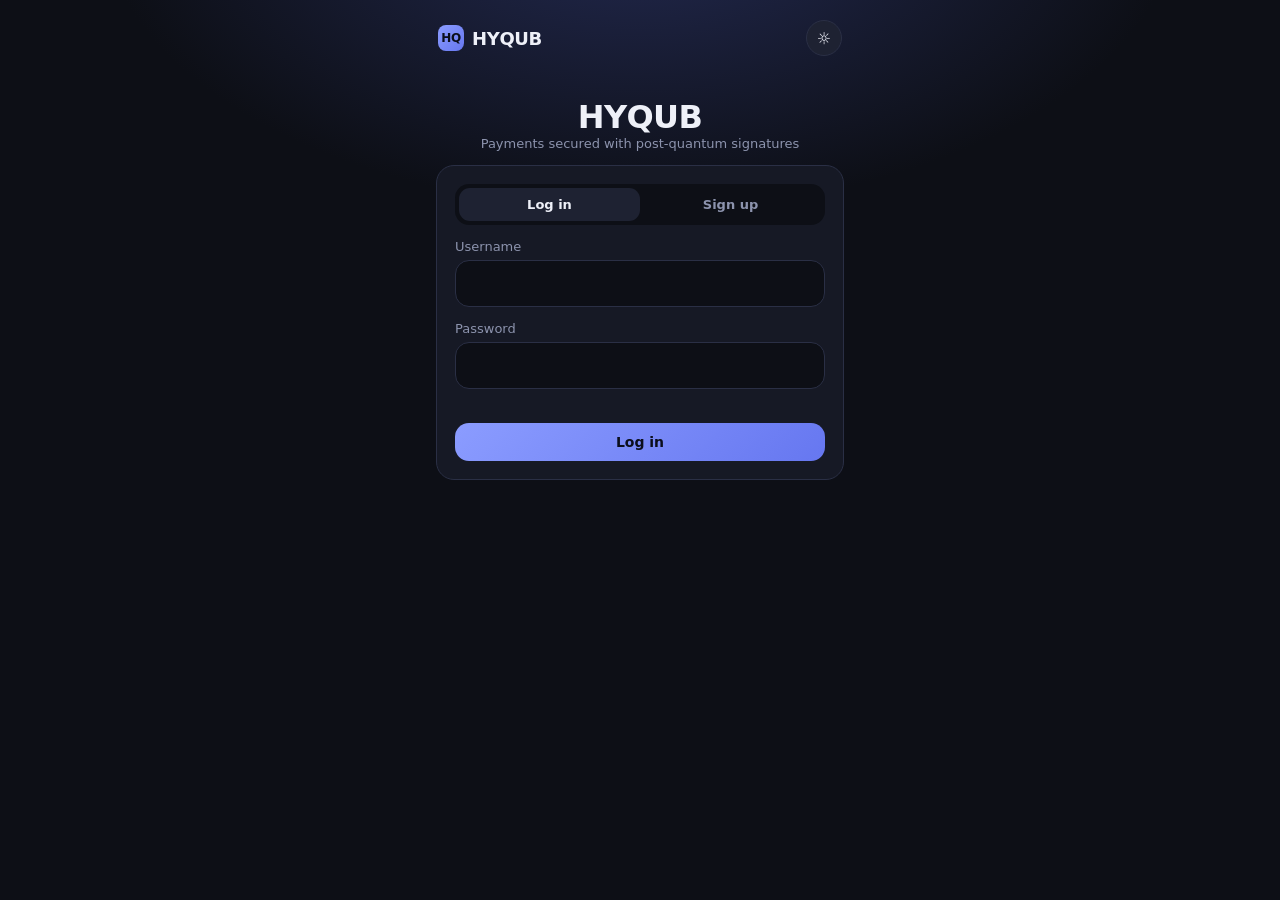
==== commit 058719b0: "Upgrade frontend to wallet-style UI" ====
--- a/frontend/index.html
+++ b/frontend/index.html
@@ -5,64 +5,217 @@
 <meta name="viewport" content="width=device-width, initial-scale=1.0">
 <title>HYQUB</title>
 <style>
-:root{--bg:#0d0f16;--s1:#161925;--s2:#1e2232;--line:#2a2f45;--tx:#eef0f8;--dim:#8c93ad;
---ac:#8b9cff;--ac2:#6677f0;--ok:#4fd69c;--bad:#ff7a7a;--r:18px;
-font-family:"Segoe UI",Inter,system-ui,sans-serif}
-*{box-sizing:border-box}[hidden]{display:none!important}
-body{margin:0;background:radial-gradient(900px 500px at 50% -10%,#232a52 0,var(--bg) 60%) fixed;color:var(--tx);min-height:100vh}
-.app{max-width:440px;margin:0 auto;padding:22px 18px 60px}
-h1,h2{margin:0;font-weight:650;letter-spacing:-.02em}
-button{font:inherit;color:inherit;cursor:pointer;border:0}
-button:focus-visible,input:focus-visible{outline:2px solid var(--ac);outline-offset:2px}
-.dim{color:var(--dim);font-size:13px}.ok{color:var(--ok)}.bad{color:var(--bad)}
-.card{background:var(--s1);border:1px solid var(--line);border-radius:var(--r);padding:18px;margin-top:16px}
-.btn{background:var(--s2);border:1px solid var(--line);border-radius:14px;padding:12px 16px;font-weight:600;transition:transform .12s,background .2s}
-.btn:hover{background:#262b40}.btn:active{transform:scale(.97)}
-.btn.pri{background:linear-gradient(135deg,var(--ac),var(--ac2));border:0;color:#0b0e1c}
-.btn.pri:disabled{opacity:.5;cursor:wait}.btn.full{width:100%}
-.row{display:flex;align-items:center;justify-content:space-between;gap:10px}
-.av{width:40px;height:40px;border-radius:50%;display:grid;place-items:center;font-weight:700;color:#0b0e1c;flex:none}
-.av.lg{width:56px;height:56px;font-size:22px}
-input{width:100%;background:var(--bg);border:1px solid var(--line);border-radius:14px;padding:13px 14px;color:var(--tx);font:inherit}
-input:focus{border-color:var(--ac)}
-label{display:block;margin:14px 0 6px;font-size:13px;color:var(--dim)}
-.err{color:var(--bad);font-size:13px;min-height:18px;margin-bottom:6px}
-.tabs{display:flex;background:var(--bg);border-radius:14px;padding:4px;margin-bottom:6px}
-.tabs button{flex:1;padding:10px;border-radius:11px;background:none;color:var(--dim);font-weight:600}
-.tabs button.on{background:var(--s2);color:var(--tx)}
-.bal{background:linear-gradient(145deg,#2b3370,#171a2e);border-radius:24px;padding:22px;margin-top:18px;border:1px solid #3a4285}
-.bal .amt{font-size:42px;font-weight:700;letter-spacing:-.03em;margin:6px 0 2px}
-.acts{display:flex;gap:10px;margin-top:16px}.acts .btn{flex:1}
-.contacts{display:flex;gap:14px;overflow-x:auto;padding:4px 2px 8px;scrollbar-width:none}
-.contact{background:none;display:flex;flex-direction:column;align-items:center;gap:6px;font-size:12px;color:var(--dim);min-width:60px}
-.item{display:flex;align-items:center;gap:12px;padding:12px 0;border-bottom:1px solid var(--line);cursor:pointer}
-.item:last-child{border:0}.item .mid{flex:1;min-width:0}.item .name{font-weight:600}
-.hash{display:none;word-break:break-all;font-size:11px;color:var(--dim);margin-top:4px}.item.open .hash{display:block}
-.skel{height:52px;border-radius:12px;margin:8px 0;background:linear-gradient(90deg,var(--s2),#2a3050,var(--s2));background-size:200% 100%;animation:sh 1.2s infinite}
-@keyframes sh{to{background-position:-200% 0}}
-.steps{display:flex;gap:6px;margin:14px 0 4px}.steps i{flex:1;height:4px;border-radius:2px;background:var(--line)}.steps i.on{background:var(--ac)}
-.big{font-size:44px;font-weight:700;text-align:center;background:none;border:0;padding:6px}
-.chips{display:flex;gap:8px;justify-content:center;margin:8px 0 16px}
-.chip{background:var(--s2);border-radius:20px;padding:7px 14px;font-size:13px}
-.sum{text-align:center;margin:8px 0 4px}
-.stat{text-align:center;padding:30px 10px}
-.ring{width:84px;height:84px;margin:0 auto 14px;border-radius:50%;display:grid;place-items:center;font-size:40px}
-.ring.spin{border:4px solid var(--line);border-top-color:var(--ac);animation:sp 1s linear infinite}
-.ring.good{background:rgba(79,214,156,.15);color:var(--ok);animation:pop .4s ease}
-.ring.fail{background:rgba(255,122,122,.15);color:var(--bad);animation:pop .4s ease}
-@keyframes sp{to{transform:rotate(360deg)}}@keyframes pop{from{transform:scale(.4);opacity:0}}
-#toast{position:fixed;left:50%;bottom:26px;transform:translateX(-50%);background:var(--s2);border:1px solid var(--line);padding:11px 18px;border-radius:14px;opacity:0;pointer-events:none;transition:opacity .25s}
-#toast.on{opacity:1}
-@media(prefers-reduced-motion:reduce){*{animation:none!important;transition:none!important}}
+:root {
+  --bg: #0d0f16;
+  --s1: #161925;
+  --s2: #1e2232;
+  --line: #2a2f45;
+  --tx: #eef0f8;
+  --dim: #8c93ad;
+  --ac: #8b9cff;
+  --ac2: #6677f0;
+  --ok: #4fd69c;
+  --bad: #ff7a7a;
+  --warn: #ffd166;
+  --r: 18px;
+  --bal-dim: #b9c1ff;
+  --font: "Segoe UI", Inter, system-ui, sans-serif;
+}
+[data-theme="light"] {
+  --bg: #f4f6fb;
+  --s1: #ffffff;
+  --s2: #e8ecf8;
+  --line: #d3daec;
+  --tx: #131726;
+  --dim: #616a84;
+  --ac: #4f63f6;
+  --ac2: #384ce0;
+  --ok: #1b9e67;
+  --bad: #d94141;
+  --warn: #b8860b;
+  --bal-dim: #d8e1ff;
+}
+* { box-sizing: border-box; }
+[hidden] { display: none !important; }
+body {
+  margin: 0;
+  font-family: var(--font);
+  background: radial-gradient(900px 500px at 50% -10%, #232a52 0, var(--bg) 60%) fixed;
+  color: var(--tx);
+  min-height: 100vh;
+}
+[data-theme="light"] body {
+  background: radial-gradient(900px 500px at 50% -10%, #d8e1ff 0, var(--bg) 60%) fixed;
+}
+.app {
+  max-width: 440px;
+  margin: 0 auto;
+  padding: 16px 16px 84px;
+}
+h1, h2, h3 { margin: 0; font-weight: 650; letter-spacing: -0.02em; }
+button { font: inherit; color: inherit; cursor: pointer; border: 0; }
+button:focus-visible, input:focus-visible { outline: 2px solid var(--ac); outline-offset: 2px; }
+.dim { color: var(--dim); font-size: 13px; }
+.ok { color: var(--ok); }
+.bad { color: var(--bad); }
+.card { background: var(--s1); border: 1px solid var(--line); border-radius: var(--r); padding: 18px; margin-top: 14px; }
+.btn { background: var(--s2); border: 1px solid var(--line); border-radius: 14px; padding: 11px 16px; font-weight: 600; font-size: 14px; transition: transform .12s, background .2s, border-color .2s; }
+.btn:hover { background: #262b40; }
+[data-theme="light"] .btn:hover { background: #dde3f4; }
+.btn:active { transform: scale(.97); }
+.btn.pri { background: linear-gradient(135deg, var(--ac), var(--ac2)); border: 0; color: #0b0e1c; }
+.btn.pri:disabled { opacity: .5; cursor: wait; }
+.btn.full { width: 100%; }
+.row { display: flex; align-items: center; justify-content: space-between; gap: 10px; }
+.av { width: 40px; height: 40px; border-radius: 50%; display: grid; place-items: center; font-weight: 700; color: #0b0e1c; flex: none; }
+.av.lg { width: 58px; height: 58px; font-size: 24px; }
+input { width: 100%; background: var(--bg); border: 1px solid var(--line); border-radius: 14px; padding: 13px 14px; color: var(--tx); font: inherit; }
+input:focus { border-color: var(--ac); }
+label { display: block; margin: 14px 0 6px; font-size: 13px; color: var(--dim); }
+.err { color: var(--bad); font-size: 13px; min-height: 18px; margin-bottom: 6px; }
+.tabs { display: flex; background: var(--bg); border-radius: 14px; padding: 4px; margin-bottom: 6px; }
+.tabs button { flex: 1; padding: 9px; border-radius: 11px; background: none; color: var(--dim); font-weight: 600; font-size: 13px; }
+.tabs button.on { background: var(--s2); color: var(--tx); }
+
+/* Header & Theme */
+.app-header { display: flex; align-items: center; justify-content: space-between; padding: 4px 2px 14px; }
+.header-brand { display: flex; align-items: center; gap: 8px; font-weight: 700; letter-spacing: -0.02em; font-size: 18px; }
+.logo-badge { width: 26px; height: 26px; border-radius: 8px; background: linear-gradient(135deg, var(--ac), var(--ac2)); color: #0b0e1c; display: grid; place-items: center; font-size: 12px; font-weight: 800; }
+.icon-btn { width: 36px; height: 36px; padding: 0; border-radius: 50%; display: grid; place-items: center; font-size: 16px; }
+
+/* Wallet Card */
+.bal { background: linear-gradient(145deg, #272f66, #14172a); border-radius: 24px; padding: 22px; margin-top: 14px; border: 1px solid #3a4387; box-shadow: 0 12px 30px rgba(0,0,0,0.25); }
+[data-theme="light"] .bal { background: linear-gradient(145deg, #3746a6, #212c75); border-color: #5566d8; color: #f4f6fb; }
+.badges-row { display: flex; gap: 6px; align-items: center; flex-wrap: wrap; }
+.badge { display: inline-flex; align-items: center; font-size: 10px; font-weight: 700; letter-spacing: 0.03em; padding: 4px 8px; border-radius: 20px; text-transform: uppercase; line-height: 1; }
+.ml-dsa-badge { background: rgba(139,156,255,0.2); color: #c4ceff; border: 1px solid rgba(139,156,255,0.35); }
+.testnet-badge { background: rgba(255,209,102,0.2); color: #ffd166; border: 1px solid rgba(255,209,102,0.35); }
+.ok-badge { background: rgba(79,214,156,0.18); color: var(--ok); border: 1px solid rgba(79,214,156,0.3); }
+.bal .amt { font-size: 40px; font-weight: 700; letter-spacing: -0.03em; margin: 4px 0 2px; }
+.demo-rate-line { font-size: 12px; color: var(--dim); margin: 6px 0 16px; }
+[data-theme="light"] .bal .demo-rate-line { color: #c0c8eb; }
+.acts { display: grid; grid-template-columns: repeat(4, 1fr); gap: 8px; margin-top: 4px; }
+.acts .btn { padding: 10px 4px; font-size: 12px; text-align: center; }
+
+/* Stats Row */
+.stats-row { display: grid; grid-template-columns: repeat(3, 1fr); gap: 10px; margin-top: 14px; }
+.stat-card { background: var(--s1); border: 1px solid var(--line); border-radius: 14px; padding: 12px 8px; text-align: center; }
+.stat-val { font-size: 18px; font-weight: 700; color: var(--tx); margin-top: 4px; }
+
+/* Daily Limit Meter */
+.limit-card { margin-top: 14px; padding: 14px 16px; }
+.progress-bar { width: 100%; height: 7px; background: var(--bg); border-radius: 4px; overflow: hidden; margin-top: 8px; border: 1px solid var(--line); }
+.progress-fill { height: 100%; background: linear-gradient(90deg, var(--ac), var(--ok)); border-radius: 4px; transition: width .4s ease; }
+
+/* Activity & Groups */
+.activity-header { display: flex; flex-direction: column; gap: 10px; margin-bottom: 4px; }
+.act-tabs { display: flex; gap: 4px; background: var(--bg); border-radius: 12px; padding: 3px; }
+.act-tabs button { flex: 1; padding: 6px 4px; font-size: 12px; border-radius: 9px; background: none; color: var(--dim); font-weight: 600; }
+.act-tabs button.on { background: var(--s2); color: var(--tx); }
+.group-label { font-size: 11px; font-weight: 700; color: var(--dim); letter-spacing: 0.06em; margin: 14px 0 6px; text-transform: uppercase; }
+.group-label:first-child { margin-top: 4px; }
+.contacts { display: flex; gap: 14px; overflow-x: auto; padding: 4px 2px 8px; scrollbar-width: none; }
+.contact { background: none; display: flex; flex-direction: column; align-items: center; gap: 6px; font-size: 12px; color: var(--dim); min-width: 60px; }
+.item { display: flex; align-items: center; gap: 12px; padding: 12px 0; border-bottom: 1px solid var(--line); cursor: pointer; }
+.item:last-child { border: 0; }
+.item .mid { flex: 1; min-width: 0; }
+.item .name { font-weight: 600; font-size: 14px; }
+.tx-ico { width: 36px; height: 36px; border-radius: 50%; display: grid; place-items: center; font-size: 16px; font-weight: 700; flex: none; }
+.tx-ico.sent { background: rgba(255,122,122,0.15); color: var(--bad); }
+.tx-ico.recv { background: rgba(79,214,156,0.15); color: var(--ok); }
+.item-right { text-align: right; display: flex; flex-direction: column; align-items: flex-end; gap: 2px; }
+.chip-status { font-size: 10px; font-weight: 700; text-transform: uppercase; padding: 2px 6px; border-radius: 6px; display: inline-block; }
+.chip-status.ok { background: rgba(79,214,156,0.15); color: var(--ok); }
+.chip-status.bad { background: rgba(255,122,122,0.15); color: var(--bad); }
+.hash { display: none; word-break: break-all; font-size: 11px; color: var(--dim); margin-top: 4px; }
+.item.open .hash { display: block; }
+.skel { height: 52px; border-radius: 12px; margin: 8px 0; background: linear-gradient(90deg, var(--s2), #2a3050, var(--s2)); background-size: 200% 100%; animation: sh 1.2s infinite; }
+@keyframes sh { to { background-position: -200% 0; } }
+
+/* Send Screen & Keypad */
+.steps { display: flex; gap: 6px; margin: 14px 0 4px; }
+.steps i { flex: 1; height: 4px; border-radius: 2px; background: var(--line); }
+.steps i.on { background: var(--ac); }
+.amount-container { margin: 10px 0 6px; text-align: center; }
+.amount-display-row { display: inline-flex; align-items: baseline; justify-content: center; gap: 6px; background: var(--bg); border: 1px solid var(--line); border-radius: 18px; padding: 8px 18px; min-width: 220px; }
+.big { font-size: 38px; font-weight: 700; text-align: right; background: none; border: 0; padding: 0; color: var(--tx); width: 150px; }
+.amount-unit { font-size: 18px; font-weight: 700; color: var(--dim); }
+.chips { display: flex; gap: 8px; justify-content: center; margin: 10px 0 8px; }
+.chip { background: var(--s2); border: 1px solid var(--line); border-radius: 20px; padding: 7px 14px; font-size: 13px; font-weight: 600; cursor: pointer; }
+.chip:hover { border-color: var(--ac); }
+.keypad { display: grid; grid-template-columns: repeat(3, 1fr); gap: 8px; margin-top: 8px; }
+.key { background: var(--s2); border: 1px solid var(--line); border-radius: 14px; padding: 12px; font-size: 18px; font-weight: 600; color: var(--tx); cursor: pointer; transition: background .12s, transform .1s; display: grid; place-items: center; }
+.key:hover { background: #262b40; }
+[data-theme="light"] .key:hover { background: #dde3f4; }
+.key:active { transform: scale(.95); }
+.key.key-back { font-size: 16px; color: var(--dim); }
+.sum { text-align: center; margin: 8px 0 4px; }
+
+/* Status Screen & Receipt */
+.stat { text-align: center; padding: 26px 12px; }
+.ring { width: 84px; height: 84px; margin: 0 auto 14px; border-radius: 50%; display: grid; place-items: center; font-size: 40px; }
+.ring.spin { border: 4px solid var(--line); border-top-color: var(--ac); animation: sp 1s linear infinite; }
+.ring.good { background: rgba(79,214,156,.15); color: var(--ok); animation: pop .4s ease; }
+.ring.fail { background: rgba(255,122,122,.15); color: var(--bad); animation: pop .4s ease; }
+@keyframes sp { to { transform: rotate(360deg); } }
+@keyframes pop { from { transform: scale(.4); opacity: 0; } }
+.receipt-card { background: var(--bg); border: 1px solid var(--line); border-radius: 14px; padding: 14px 16px; margin: 16px 0 8px; text-align: left; font-size: 13px; }
+
+/* Bottom Sheet */
+.sheet-backdrop { position: fixed; inset: 0; background: rgba(0,0,0,0.6); backdrop-filter: blur(2px); z-index: 90; }
+.bottom-sheet { position: fixed; left: 50%; bottom: 0; transform: translateX(-50%); width: 100%; max-width: 440px; background: var(--s1); border: 1px solid var(--line); border-radius: 24px 24px 0 0; padding: 18px 20px 28px; z-index: 100; box-shadow: 0 -10px 40px rgba(0,0,0,0.5); animation: slideUp .25s ease; box-sizing: border-box; }
+@keyframes slideUp { from { transform: translate(-50%, 100%); } to { transform: translate(-50%, 0); } }
+.sheet-handle { width: 40px; height: 4px; background: var(--line); border-radius: 2px; margin: 0 auto 16px; }
+.sheet-detail-row { display: flex; justify-content: space-between; align-items: center; padding: 10px 0; border-bottom: 1px solid var(--line); font-size: 13px; }
+.sheet-hash { font-family: monospace; font-size: 11px; word-break: break-all; background: var(--bg); padding: 8px 10px; border-radius: 8px; border: 1px solid var(--line); color: var(--dim); width: 100%; box-sizing: border-box; }
+
+/* Bottom Nav */
+.bottom-nav { position: fixed; bottom: 0; left: 50%; transform: translateX(-50%); width: 100%; max-width: 440px; background: var(--s1); border-top: 1px solid var(--line); display: flex; justify-content: space-around; padding: 8px 12px 14px; z-index: 50; box-sizing: border-box; }
+.nav-btn { background: none; border: 0; display: flex; flex-direction: column; align-items: center; gap: 3px; color: var(--dim); font-size: 11px; font-weight: 600; cursor: pointer; padding: 6px 16px; border-radius: 12px; transition: color .15s, background .15s; }
+.nav-btn .nav-icon { font-size: 18px; line-height: 1; }
+.nav-btn.on { color: var(--ac); background: rgba(139,156,255,0.1); }
+[data-theme="light"] .nav-btn.on { color: var(--ac); background: rgba(79,99,246,0.1); }
+
+/* Autofill Fix & Shake */
+input:-webkit-autofill,
+input:-webkit-autofill:hover,
+input:-webkit-autofill:focus,
+input:-webkit-autofill:active {
+  -webkit-box-shadow: 0 0 0 1000px var(--bg) inset !important;
+  -webkit-text-fill-color: var(--tx) !important;
+  transition: background-color 5000s ease-in-out 0s;
+}
+@keyframes shake {
+  0%, 100% { transform: translateX(0); }
+  20%, 60% { transform: translateX(-6px); }
+  40%, 80% { transform: translateX(6px); }
+}
+.shake { animation: shake 0.35s ease; }
+
+#toast { position: fixed; left: 50%; bottom: 80px; transform: translateX(-50%); background: var(--s2); border: 1px solid var(--line); padding: 11px 18px; border-radius: 14px; opacity: 0; pointer-events: none; transition: opacity .25s; z-index: 120; font-size: 13px; font-weight: 600; box-shadow: 0 4px 16px rgba(0,0,0,0.3); }
+#toast.on { opacity: 1; }
+@media(prefers-reduced-motion: reduce) {
+  *, ::before, ::after { animation: none !important; transition: none !important; }
+}
 </style>
 </head>
 <body>
 <div class="app">
 
+<header class="app-header">
+  <div class="header-brand">
+    <div class="logo-badge">HQ</div>
+    <span>HYQUB</span>
+  </div>
+  <button id="btn-theme" class="btn icon-btn" type="button" aria-label="Toggle theme">☼</button>
+</header>
+
 <section id="screen-auth">
-  <div style="text-align:center;margin:36px 0 8px"><h1 style="font-size:32px">HYQUB</h1>
-  <div class="dim">Payments secured with post-quantum signatures</div></div>
-  <div class="card">
+  <div style="text-align:center;margin:28px 0 8px">
+    <h1 style="font-size:32px">HYQUB</h1>
+    <div class="dim">Payments secured with post-quantum signatures</div>
+  </div>
+  <div id="auth-card" class="card">
     <div class="tabs"><button id="tab-login" class="on" type="button">Log in</button><button id="tab-signup" type="button">Sign up</button></div>
     <form id="auth-form" autocomplete="off">
       <label for="auth-username">Username</label><input id="auth-username" autocomplete="username" required>
@@ -75,23 +228,89 @@
 </section>
 
 <section id="screen-home" hidden>
-  <div class="row"><div class="row" style="justify-content:flex-start"><div id="home-av" class="av"></div>
-    <div><div class="dim">Welcome back</div><h2 id="home-name"></h2></div></div>
-    <button id="btn-logout" class="btn">Log out</button></div>
+  <div class="row">
+    <div class="row" style="justify-content:flex-start">
+      <div id="home-av" class="av"></div>
+      <div><div class="dim">Welcome back</div><h2 id="home-name"></h2></div>
+    </div>
+    <button id="btn-logout" class="btn">Log out</button>
+  </div>
+
   <div class="bal">
-    <div class="row"><span class="dim" style="color:#b9c1ff">Available balance</span><button id="btn-eye" class="btn" style="padding:6px 10px" aria-label="Show or hide balance">Hide</button></div>
+    <div class="row" style="margin-bottom:12px">
+      <div class="badges-row">
+        <span class="badge ml-dsa-badge">Protected by ML-DSA</span>
+        <span class="badge testnet-badge">Test network</span>
+      </div>
+      <button id="btn-eye" class="btn" style="padding:6px 12px;font-size:12px" aria-label="Show or hide balance">Hide</button>
+    </div>
+    <div class="dim" style="color:var(--bal-dim);font-size:13px">Available balance</div>
     <div class="amt"><span id="home-balance">0</span> <span style="font-size:18px">ETH</span></div>
-    <div class="acts"><button id="btn-go-pay" class="btn pri">Send money</button><button id="btn-refresh" class="btn">Refresh</button></div>
-  </div>
-  <div id="contacts-wrap" hidden><h2 style="font-size:16px;margin:22px 0 6px">Send again</h2><div id="contacts" class="contacts"></div></div>
-  <div class="card"><h2 style="font-size:16px">Activity</h2>
+    <div id="home-demo-usd" class="demo-rate-line">≈ $0.00 at a demo rate. Test ETH has no real value.</div>
+    <div class="acts">
+      <button id="btn-go-pay" class="btn pri" type="button">Send</button>
+      <button id="btn-go-receive" class="btn" type="button">Receive</button>
+      <button id="btn-refresh" class="btn" type="button">Refresh</button>
+      <button id="btn-toggle-security" class="btn" type="button">Security</button>
+    </div>
+  </div>
+
+  <div id="card-security" class="card" hidden>
+    <div class="row">
+      <div style="font-weight:600;font-size:14px">Security & Verification</div>
+      <span class="badge ok-badge">Quorum Verified</span>
+    </div>
+    <p id="security-text" class="dim" style="margin:10px 0 0;font-size:13px;line-height:1.5"></p>
+  </div>
+
+  <div class="stats-row">
+    <div class="stat-card">
+      <div class="dim">Payments</div>
+      <div id="stat-payments" class="stat-val">0</div>
+    </div>
+    <div class="stat-card">
+      <div class="dim">Success rate</div>
+      <div id="stat-rate" class="stat-val">-</div>
+    </div>
+    <div class="stat-card">
+      <div class="dim">Received</div>
+      <div id="stat-received" class="stat-val">0</div>
+    </div>
+  </div>
+
+  <div class="card limit-card">
+    <div class="row">
+      <span style="font-weight:600;font-size:14px">Daily limit</span>
+      <span id="limit-text" class="dim" style="font-size:12px">0.000 / 1 ETH sent in 24h</span>
+    </div>
+    <div class="progress-bar">
+      <div id="limit-fill" class="progress-fill" style="width:0%"></div>
+    </div>
+  </div>
+
+  <div id="contacts-wrap" hidden>
+    <h2 style="font-size:16px;margin:20px 0 6px">Send again</h2>
+    <div id="contacts" class="contacts"></div>
+  </div>
+
+  <div class="card activity-card">
+    <div class="activity-header">
+      <h2 style="font-size:16px">Activity</h2>
+      <div class="act-tabs">
+        <button id="tab-filter-all" class="on" type="button">All</button>
+        <button id="tab-filter-sent" type="button">Sent</button>
+        <button id="tab-filter-recv" type="button">Received</button>
+        <button id="tab-filter-fail" type="button">Failed</button>
+      </div>
+    </div>
     <div id="home-skel"><div class="skel"></div><div class="skel"></div></div>
-    <div id="home-empty" class="dim" style="padding:14px 0" hidden>No payments yet. Tap Send money to make your first one.</div>
-    <div id="home-history"></div></div>
+    <div id="home-empty" class="dim" style="padding:14px 0" hidden>No payments yet. Tap Send to make your first one.</div>
+    <div id="home-history"></div>
+  </div>
 </section>
 
 <section id="screen-pay" hidden>
-  <div class="row"><button id="btn-pay-back" class="btn">Back</button><h2>Send money</h2><span style="width:64px"></span></div>
+  <div class="row"><button id="btn-pay-back" class="btn" type="button">Back</button><h2>Send money</h2><span style="width:64px"></span></div>
   <div class="steps"><i id="st1" class="on"></i><i id="st2"></i><i id="st3"></i></div>
   <div id="pay-error" class="err" role="alert"></div>
 
@@ -102,27 +321,126 @@
   </div>
 
   <div id="pay-step-2" class="card" style="margin-top:6px" hidden>
-    <div class="sum"><div id="p2-av" class="av lg" style="margin:0 auto 8px"></div><div class="dim">Sending to</div><h2 id="p2-name"></h2></div>
-    <input id="pay-amount" class="big" inputmode="decimal" placeholder="0.00" autocomplete="off" aria-label="Amount in ETH">
-    <div class="dim" style="text-align:center">ETH. Up to 0.5 per payment and 1 per day.</div>
-    <div class="chips"><button type="button" class="chip" data-amt="0.01">0.01</button><button type="button" class="chip" data-amt="0.05">0.05</button><button type="button" class="chip" data-amt="0.1">0.1</button></div>
-    <button id="p2-next" class="btn pri full">Continue</button>
+    <div class="sum">
+      <div id="p2-av" class="av lg" style="margin:0 auto 8px"></div>
+      <div class="dim">Sending to</div>
+      <h2 id="p2-name"></h2>
+    </div>
+    <div id="amount-container" class="amount-container">
+      <div class="amount-display-row">
+        <input id="pay-amount" class="big" readonly placeholder="0" autocomplete="off" aria-label="Amount in ETH">
+        <span class="amount-unit">ETH</span>
+      </div>
+    </div>
+    <div class="dim" style="text-align:center">Up to 0.5 per payment and 1 per day.</div>
+    <div class="chips">
+      <button type="button" class="chip" data-amt="0.01">0.01</button>
+      <button type="button" class="chip" data-amt="0.05">0.05</button>
+      <button type="button" class="chip" data-amt="0.1">0.1</button>
+    </div>
+    <div class="keypad">
+      <button type="button" class="key" data-k="1">1</button>
+      <button type="button" class="key" data-k="2">2</button>
+      <button type="button" class="key" data-k="3">3</button>
+      <button type="button" class="key" data-k="4">4</button>
+      <button type="button" class="key" data-k="5">5</button>
+      <button type="button" class="key" data-k="6">6</button>
+      <button type="button" class="key" data-k="7">7</button>
+      <button type="button" class="key" data-k="8">8</button>
+      <button type="button" class="key" data-k="9">9</button>
+      <button type="button" class="key" data-k=".">.</button>
+      <button type="button" class="key" data-k="0">0</button>
+      <button type="button" class="key key-back" data-k="back" aria-label="Backspace">⌫</button>
+    </div>
+    <button id="p2-next" class="btn pri full" type="button" style="margin-top:14px">Continue</button>
   </div>
 
   <div id="pay-step-3" class="card" style="margin-top:6px" hidden>
-    <div class="sum"><div id="p3-av" class="av lg" style="margin:0 auto 8px"></div><div class="dim">You are sending</div>
-      <h2 id="p3-amt" style="font-size:32px"></h2><div class="dim">to <b id="p3-name"></b></div></div>
+    <div class="sum">
+      <div id="p3-av" class="av lg" style="margin:0 auto 8px"></div>
+      <div class="dim">You are sending</div>
+      <h2 id="p3-amt" style="font-size:32px"></h2>
+      <div class="dim">to <b id="p3-name"></b></div>
+    </div>
     <label for="pay-password">Confirm with your password</label>
     <input id="pay-password" type="password" autocomplete="current-password">
-    <button id="pay-submit" class="btn pri full" style="margin-top:16px">Confirm and send</button>
+    <button id="pay-submit" class="btn pri full" type="button" style="margin-top:16px">Confirm and send</button>
   </div>
 </section>
 
-<section id="screen-status" hidden><div class="card stat">
-  <div id="status-ring" class="ring spin"></div><h2 id="status-title"></h2>
-  <p id="status-sub" class="dim"></p>
-  <button id="status-done" class="btn pri" hidden>Done</button><button id="status-retry" class="btn" hidden>Try again</button>
-</div></section>
+<section id="screen-receive" hidden>
+  <div class="card stat" style="padding:28px 18px">
+    <div id="recv-av" class="av lg" style="margin:0 auto 12px;width:72px;height:72px;font-size:28px"></div>
+    <h2 id="recv-name" style="font-size:24px;margin-bottom:8px"></h2>
+    <div class="badge ml-dsa-badge" style="display:inline-block;margin-bottom:16px">HYQUB Username</div>
+    <p class="dim" style="max-width:320px;margin:0 auto 20px;font-size:14px;line-height:1.5">
+      Share your username. Anyone in HYQUB can search it and send you test ETH. Your wallet address stays private.
+    </p>
+    <button id="btn-copy-username" class="btn pri full" type="button">Copy username</button>
+  </div>
+</section>
+
+<section id="screen-status" hidden>
+  <div class="card stat">
+    <div id="status-ring" class="ring spin"></div>
+    <h2 id="status-title"></h2>
+    <p id="status-sub" class="dim"></p>
+    <div id="status-receipt" class="receipt-card" hidden>
+      <div class="row"><span class="dim">To</span><span id="rec-to" style="font-weight:600"></span></div>
+      <div class="row" style="margin-top:8px"><span class="dim">Amount</span><span id="rec-amt" style="font-weight:600"></span></div>
+      <div class="row" style="margin-top:8px;flex-direction:column;align-items:flex-start;gap:4px">
+        <span class="dim">Transaction</span>
+        <div id="rec-tx" class="sheet-hash"></div>
+      </div>
+    </div>
+    <div class="row" style="margin-top:16px;justify-content:center;gap:10px">
+      <button id="status-copy" class="btn" hidden type="button">Copy receipt</button>
+      <button id="status-done" class="btn pri" hidden type="button">Done</button>
+      <button id="status-retry" class="btn pri" hidden type="button">Try again</button>
+    </div>
+  </div>
+</section>
+
+<div id="sheet-backdrop" class="sheet-backdrop" hidden></div>
+<div id="tx-sheet" class="bottom-sheet" hidden role="dialog" aria-modal="true" aria-labelledby="sheet-title">
+  <div class="sheet-handle"></div>
+  <h3 id="sheet-title" style="margin:0 0 14px;font-size:20px;font-weight:700"></h3>
+  <div class="sheet-detail-row">
+    <span class="dim">Status</span>
+    <span id="sheet-status"></span>
+  </div>
+  <div class="sheet-detail-row">
+    <span id="sheet-party-label" class="dim">Counterparty</span>
+    <span id="sheet-party" style="font-weight:600"></span>
+  </div>
+  <div class="sheet-detail-row">
+    <span class="dim">Time</span>
+    <span id="sheet-time"></span>
+  </div>
+  <div class="sheet-detail-row" style="flex-direction:column;align-items:flex-start;gap:4px">
+    <span class="dim">Transaction hash</span>
+    <div id="sheet-hash" class="sheet-hash"></div>
+  </div>
+  <div style="display:flex;gap:10px;margin-top:18px">
+    <button id="btn-copy-tx" class="btn pri full" type="button">Copy transaction hash</button>
+    <button id="btn-close-sheet" class="btn" type="button" style="width:80px">Close</button>
+  </div>
+</div>
+
+<nav id="bottom-nav" class="bottom-nav" hidden>
+  <button id="nav-home" class="nav-btn on" type="button">
+    <span class="nav-icon">⌂</span>
+    <span>Home</span>
+  </button>
+  <button id="nav-pay" class="nav-btn" type="button">
+    <span class="nav-icon">↗</span>
+    <span>Send</span>
+  </button>
+  <button id="nav-receive" class="nav-btn" type="button">
+    <span class="nav-icon">↙</span>
+    <span>Receive</span>
+  </button>
+</nav>
 
 </div>
 <div id="toast" role="status"></div>
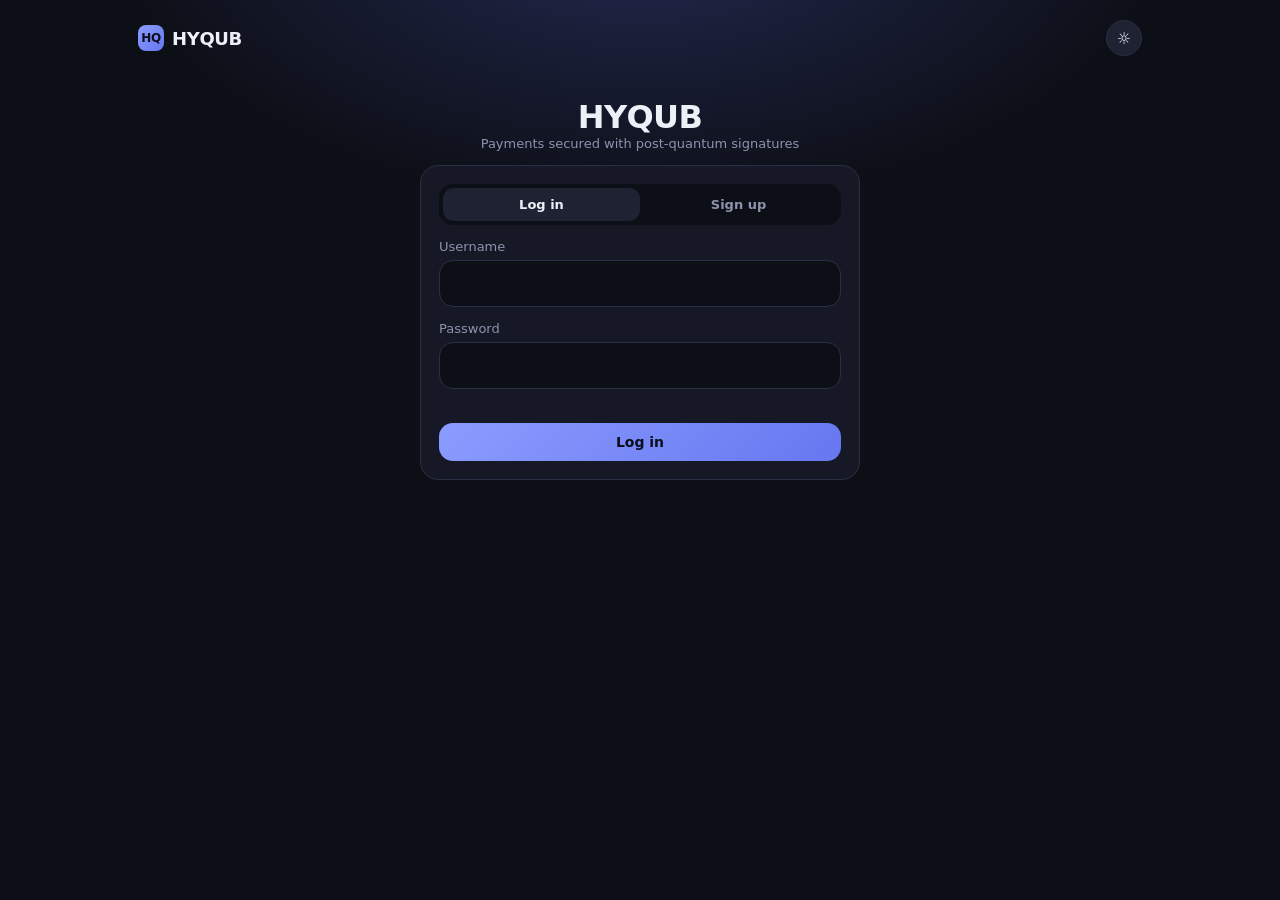
==== commit 3f5524f3: "Add mock ETH chart, verification timeline and session countdown" ====
--- a/frontend/index.html
+++ b/frontend/index.html
@@ -19,6 +19,11 @@
   --warn: #ffd166;
   --r: 18px;
   --bal-dim: #b9c1ff;
+  --card: var(--s1);
+  --card2: var(--s2);
+  --text: var(--tx);
+  --muted: var(--dim);
+  --accent: var(--s2);
   --font: "Segoe UI", Inter, system-ui, sans-serif;
 }
 [data-theme="light"] {
@@ -34,6 +39,11 @@
   --bad: #d94141;
   --warn: #b8860b;
   --bal-dim: #d8e1ff;
+  --card: var(--s1);
+  --card2: var(--s2);
+  --text: var(--tx);
+  --muted: var(--dim);
+  --accent: var(--s2);
 }
 * { box-sizing: border-box; }
 [hidden] { display: none !important; }
@@ -48,9 +58,17 @@
   background: radial-gradient(900px 500px at 50% -10%, #d8e1ff 0, var(--bg) 60%) fixed;
 }
 .app {
+  max-width: 1040px;
+  margin: 0 auto;
+  padding: 16px 16px 84px;
+}
+@media (max-width: 900px) {
+  .app { max-width: 440px; }
+  .dashboard-grid > * { grid-column: span 12 !important; }
+}
+#screen-auth, #screen-pay, #screen-receive, #screen-status {
   max-width: 440px;
   margin: 0 auto;
-  padding: 16px 16px 84px;
 }
 h1, h2, h3 { margin: 0; font-weight: 650; letter-spacing: -0.02em; }
 button { font: inherit; color: inherit; cursor: pointer; border: 0; }
@@ -78,10 +96,20 @@
 .tabs button.on { background: var(--s2); color: var(--tx); }
 
 /* Header & Theme */
-.app-header { display: flex; align-items: center; justify-content: space-between; padding: 4px 2px 14px; }
+.app-header { display: flex; align-items: center; justify-content: space-between; padding: 4px 2px 14px; gap: 10px; }
 .header-brand { display: flex; align-items: center; gap: 8px; font-weight: 700; letter-spacing: -0.02em; font-size: 18px; }
 .logo-badge { width: 26px; height: 26px; border-radius: 8px; background: linear-gradient(135deg, var(--ac), var(--ac2)); color: #0b0e1c; display: grid; place-items: center; font-size: 12px; font-weight: 800; }
+.header-right { display: flex; align-items: center; gap: 10px; }
+.session-timer { font-size: 12px; font-weight: 600; color: var(--dim); padding: 5px 12px; border-radius: 20px; background: var(--s2); border: 1px solid var(--line); }
+.session-timer.warn { color: var(--warn); border-color: rgba(255, 209, 102, 0.45); }
 .icon-btn { width: 36px; height: 36px; padding: 0; border-radius: 50%; display: grid; place-items: center; font-size: 16px; }
+
+/* Dashboard Grid */
+.dashboard-grid { display: grid; grid-template-columns: repeat(12, 1fr); gap: 16px; }
+.span-4 { grid-column: span 4; }
+.span-6 { grid-column: span 6; }
+.span-8 { grid-column: span 8; }
+.span-12 { grid-column: span 12; }
 
 /* Wallet Card */
 .bal { background: linear-gradient(145deg, #272f66, #14172a); border-radius: 24px; padding: 22px; margin-top: 14px; border: 1px solid #3a4387; box-shadow: 0 12px 30px rgba(0,0,0,0.25); }
@@ -108,6 +136,7 @@
 .progress-fill { height: 100%; background: linear-gradient(90deg, var(--ac), var(--ok)); border-radius: 4px; transition: width .4s ease; }
 
 /* Activity & Groups */
+.activity-card { margin-top: 16px; padding: 16px 18px; }
 .activity-header { display: flex; flex-direction: column; gap: 10px; margin-bottom: 4px; }
 .act-tabs { display: flex; gap: 4px; background: var(--bg); border-radius: 12px; padding: 3px; }
 .act-tabs button { flex: 1; padding: 6px 4px; font-size: 12px; border-radius: 9px; background: none; color: var(--dim); font-weight: 600; }
@@ -151,7 +180,7 @@
 .key.key-back { font-size: 16px; color: var(--dim); }
 .sum { text-align: center; margin: 8px 0 4px; }
 
-/* Status Screen & Receipt */
+/* Status Screen, Timeline & Receipt */
 .stat { text-align: center; padding: 26px 12px; }
 .ring { width: 84px; height: 84px; margin: 0 auto 14px; border-radius: 50%; display: grid; place-items: center; font-size: 40px; }
 .ring.spin { border: 4px solid var(--line); border-top-color: var(--ac); animation: sp 1s linear infinite; }
@@ -161,6 +190,11 @@
 @keyframes pop { from { transform: scale(.4); opacity: 0; } }
 .receipt-card { background: var(--bg); border: 1px solid var(--line); border-radius: 14px; padding: 14px 16px; margin: 16px 0 8px; text-align: left; font-size: 13px; }
 
+.timeline { display: flex; flex-direction: column; gap: 10px; margin: 16px 0 8px; padding: 14px 16px; background: var(--bg); border: 1px solid var(--line); border-radius: 14px; text-align: left; }
+.timeline-step { display: flex; align-items: center; gap: 10px; font-size: 13px; font-weight: 600; color: var(--tx); opacity: 0; transform: translateY(4px); animation: stepFadeIn 0.3s ease forwards; animation-delay: var(--delay, 0ms); }
+.timeline-dot { width: 20px; height: 20px; border-radius: 50%; background: rgba(79, 214, 156, 0.2); color: var(--ok); display: grid; place-items: center; font-size: 11px; font-weight: 700; flex: none; }
+@keyframes stepFadeIn { to { opacity: 1; transform: translateY(0); } }
+
 /* Bottom Sheet */
 .sheet-backdrop { position: fixed; inset: 0; background: rgba(0,0,0,0.6); backdrop-filter: blur(2px); z-index: 90; }
 .bottom-sheet { position: fixed; left: 50%; bottom: 0; transform: translateX(-50%); width: 100%; max-width: 440px; background: var(--s1); border: 1px solid var(--line); border-radius: 24px 24px 0 0; padding: 18px 20px 28px; z-index: 100; box-shadow: 0 -10px 40px rgba(0,0,0,0.5); animation: slideUp .25s ease; box-sizing: border-box; }
@@ -207,7 +241,10 @@
     <div class="logo-badge">HQ</div>
     <span>HYQUB</span>
   </div>
-  <button id="btn-theme" class="btn icon-btn" type="button" aria-label="Toggle theme">☼</button>
+  <div class="header-right">
+    <div id="session-timer" class="session-timer" hidden>Session ends in 30:00</div>
+    <button id="btn-theme" class="btn icon-btn" type="button" aria-label="Toggle theme">☼</button>
+  </div>
 </header>
 
 <section id="screen-auth">
@@ -236,77 +273,82 @@
     <button id="btn-logout" class="btn">Log out</button>
   </div>
 
-  <div class="bal">
-    <div class="row" style="margin-bottom:12px">
-      <div class="badges-row">
-        <span class="badge ml-dsa-badge">Protected by ML-DSA</span>
-        <span class="badge testnet-badge">Test network</span>
-      </div>
-      <button id="btn-eye" class="btn" style="padding:6px 12px;font-size:12px" aria-label="Show or hide balance">Hide</button>
-    </div>
-    <div class="dim" style="color:var(--bal-dim);font-size:13px">Available balance</div>
-    <div class="amt"><span id="home-balance">0</span> <span style="font-size:18px">ETH</span></div>
-    <div id="home-demo-usd" class="demo-rate-line">≈ $0.00 at a demo rate. Test ETH has no real value.</div>
-    <div class="acts">
-      <button id="btn-go-pay" class="btn pri" type="button">Send</button>
-      <button id="btn-go-receive" class="btn" type="button">Receive</button>
-      <button id="btn-refresh" class="btn" type="button">Refresh</button>
-      <button id="btn-toggle-security" class="btn" type="button">Security</button>
-    </div>
-  </div>
-
-  <div id="card-security" class="card" hidden>
-    <div class="row">
-      <div style="font-weight:600;font-size:14px">Security & Verification</div>
-      <span class="badge ok-badge">Quorum Verified</span>
-    </div>
-    <p id="security-text" class="dim" style="margin:10px 0 0;font-size:13px;line-height:1.5"></p>
-  </div>
-
-  <div class="stats-row">
-    <div class="stat-card">
-      <div class="dim">Payments</div>
-      <div id="stat-payments" class="stat-val">0</div>
-    </div>
-    <div class="stat-card">
-      <div class="dim">Success rate</div>
-      <div id="stat-rate" class="stat-val">-</div>
-    </div>
-    <div class="stat-card">
-      <div class="dim">Received</div>
-      <div id="stat-received" class="stat-val">0</div>
-    </div>
-  </div>
-
-  <div class="card limit-card">
-    <div class="row">
-      <span style="font-weight:600;font-size:14px">Daily limit</span>
-      <span id="limit-text" class="dim" style="font-size:12px">0.000 / 1 ETH sent in 24h</span>
-    </div>
-    <div class="progress-bar">
-      <div id="limit-fill" class="progress-fill" style="width:0%"></div>
-    </div>
-  </div>
-
-  <div id="contacts-wrap" hidden>
-    <h2 style="font-size:16px;margin:20px 0 6px">Send again</h2>
-    <div id="contacts" class="contacts"></div>
-  </div>
-
-  <div class="card activity-card">
-    <div class="activity-header">
-      <h2 style="font-size:16px">Activity</h2>
-      <div class="act-tabs">
-        <button id="tab-filter-all" class="on" type="button">All</button>
-        <button id="tab-filter-sent" type="button">Sent</button>
-        <button id="tab-filter-recv" type="button">Received</button>
-        <button id="tab-filter-fail" type="button">Failed</button>
-      </div>
-    </div>
-    <div id="home-skel"><div class="skel"></div><div class="skel"></div></div>
-    <div id="home-empty" class="dim" style="padding:14px 0" hidden>No payments yet. Tap Send to make your first one.</div>
-    <div id="home-history"></div>
-  </div>
+  <section class="dashboard-grid" style="margin-top:14px">
+    <div id="price-chart" class="span-8"></div>
+    <div class="span-4" style="display:flex;flex-direction:column;gap:14px">
+      <div class="bal" style="margin-top:0">
+        <div class="row" style="margin-bottom:12px">
+          <div class="badges-row">
+            <span class="badge ml-dsa-badge">Protected by ML-DSA</span>
+            <span class="badge testnet-badge">Test network</span>
+          </div>
+          <button id="btn-eye" class="btn" style="padding:6px 12px;font-size:12px" aria-label="Show or hide balance">Hide</button>
+        </div>
+        <div class="dim" style="color:var(--bal-dim);font-size:13px">Available balance</div>
+        <div class="amt"><span id="home-balance">0</span> <span style="font-size:18px">ETH</span></div>
+        <div id="home-demo-usd" class="demo-rate-line">≈ $0.00 at a demo rate. Test ETH has no real value.</div>
+        <div class="acts">
+          <button id="btn-go-pay" class="btn pri" type="button">Send</button>
+          <button id="btn-go-receive" class="btn" type="button">Receive</button>
+          <button id="btn-refresh" class="btn" type="button">Refresh</button>
+          <button id="btn-toggle-security" class="btn" type="button">Security</button>
+        </div>
+      </div>
+
+      <div class="card limit-card" style="margin-top:0">
+        <div class="row">
+          <span style="font-weight:600;font-size:14px">Daily limit</span>
+          <span id="limit-text" class="dim" style="font-size:12px">0.000 / 1 ETH sent in 24h</span>
+        </div>
+        <div class="progress-bar">
+          <div id="limit-fill" class="progress-fill" style="width:0%"></div>
+        </div>
+      </div>
+
+      <div id="card-security" class="card" style="margin-top:0" hidden>
+        <div class="row">
+          <div style="font-weight:600;font-size:14px">Security & Verification</div>
+          <span class="badge ok-badge">Quorum Verified</span>
+        </div>
+        <p id="security-text" class="dim" style="margin:10px 0 0;font-size:13px;line-height:1.5"></p>
+      </div>
+    </div>
+
+    <div class="span-12 stats-row" style="margin-top:0">
+      <div class="stat-card">
+        <div class="dim">Payments</div>
+        <div id="stat-payments" class="stat-val">0</div>
+      </div>
+      <div class="stat-card">
+        <div class="dim">Success rate</div>
+        <div id="stat-rate" class="stat-val">-</div>
+      </div>
+      <div class="stat-card">
+        <div class="dim">Received</div>
+        <div id="stat-received" class="stat-val">0</div>
+      </div>
+    </div>
+
+    <div id="contacts-wrap" class="span-12" style="margin-top:0" hidden>
+      <h2 style="font-size:16px;margin:10px 0 6px">Send again</h2>
+      <div id="contacts" class="contacts"></div>
+    </div>
+
+    <div class="card activity-card span-12" style="margin-top:0">
+      <div class="activity-header">
+        <h2 style="font-size:16px">Activity</h2>
+        <div class="act-tabs">
+          <button id="tab-filter-all" class="on" type="button">All</button>
+          <button id="tab-filter-sent" type="button">Sent</button>
+          <button id="tab-filter-recv" type="button">Received</button>
+          <button id="tab-filter-fail" type="button">Failed</button>
+        </div>
+      </div>
+      <div id="home-skel"><div class="skel"></div><div class="skel"></div></div>
+      <div id="home-empty" class="dim" style="padding:14px 0" hidden>No payments yet. Tap Send to make your first one.</div>
+      <div id="home-history"></div>
+    </div>
+  </section>
 </section>
 
 <section id="screen-pay" hidden>
@@ -385,6 +427,24 @@
     <div id="status-ring" class="ring spin"></div>
     <h2 id="status-title"></h2>
     <p id="status-sub" class="dim"></p>
+    <div id="status-timeline" class="timeline" hidden>
+      <div class="timeline-step" style="--delay: 0ms">
+        <div class="timeline-dot">✓</div>
+        <div class="timeline-text">Signed with ML-DSA</div>
+      </div>
+      <div class="timeline-step" style="--delay: 250ms">
+        <div class="timeline-dot">✓</div>
+        <div class="timeline-text">Verifier A approved</div>
+      </div>
+      <div class="timeline-step" style="--delay: 500ms">
+        <div class="timeline-dot">✓</div>
+        <div class="timeline-text">Verifier B approved</div>
+      </div>
+      <div class="timeline-step" style="--delay: 750ms">
+        <div class="timeline-dot">✓</div>
+        <div class="timeline-text">Approval token issued</div>
+      </div>
+    </div>
     <div id="status-receipt" class="receipt-card" hidden>
       <div class="row"><span class="dim">To</span><span id="rec-to" style="font-weight:600"></span></div>
       <div class="row" style="margin-top:8px"><span class="dim">Amount</span><span id="rec-amt" style="font-weight:600"></span></div>
@@ -444,6 +504,7 @@
 
 </div>
 <div id="toast" role="status"></div>
+<script src="js/price-chart.js"></script>
 <script type="module" src="js/app.js"></script>
 </body>
 </html>
